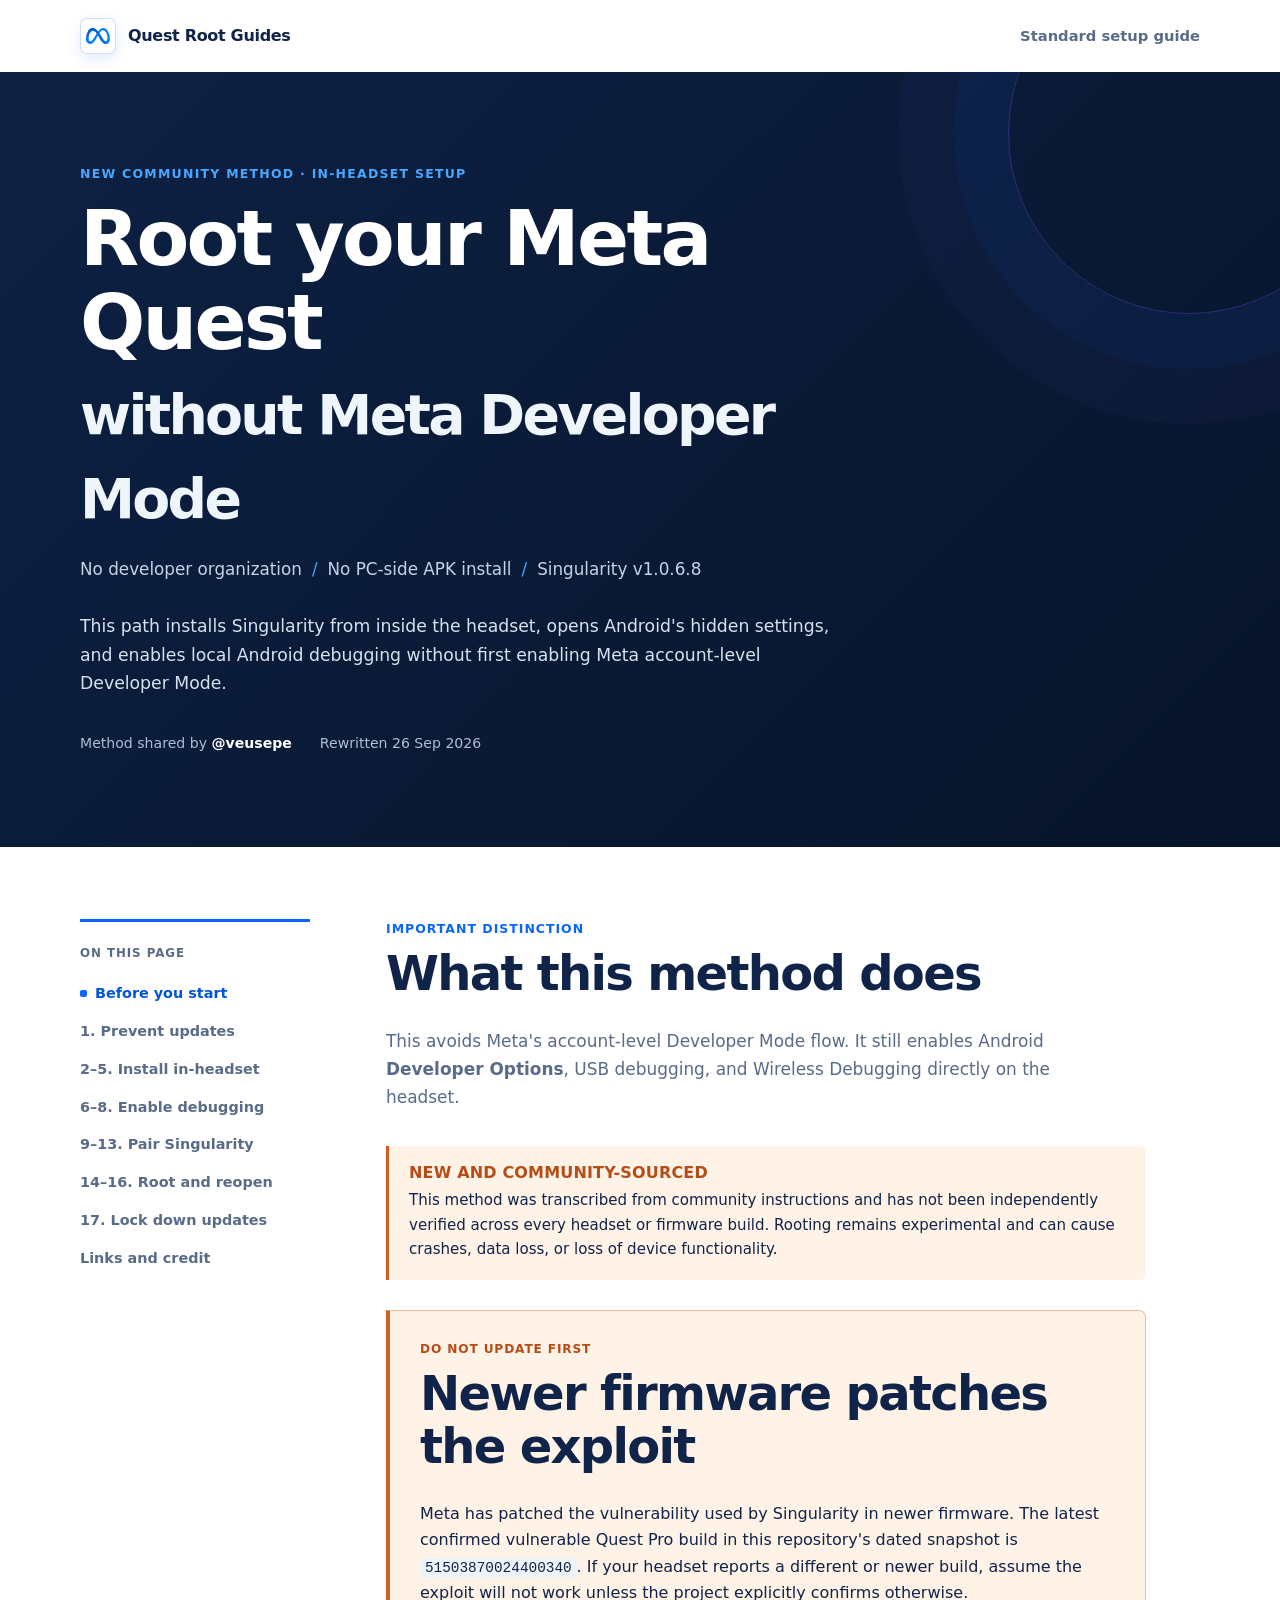
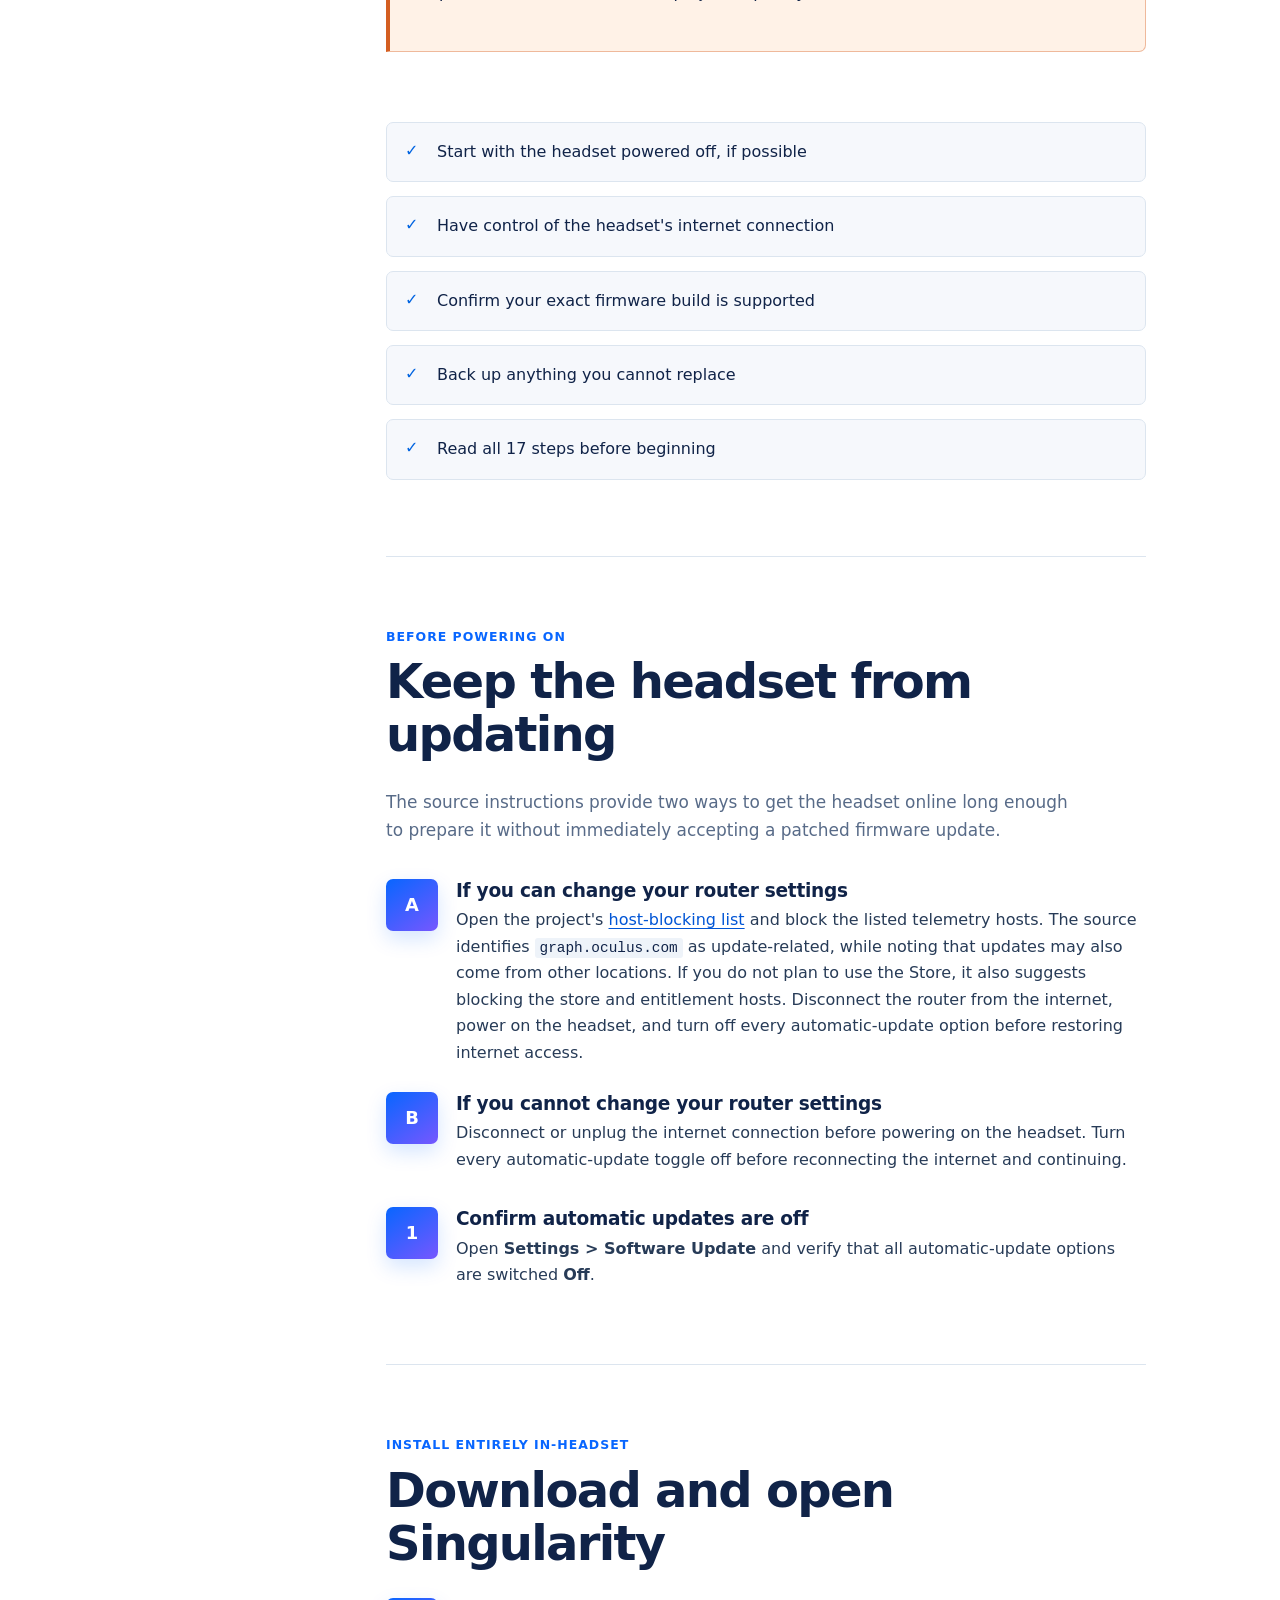
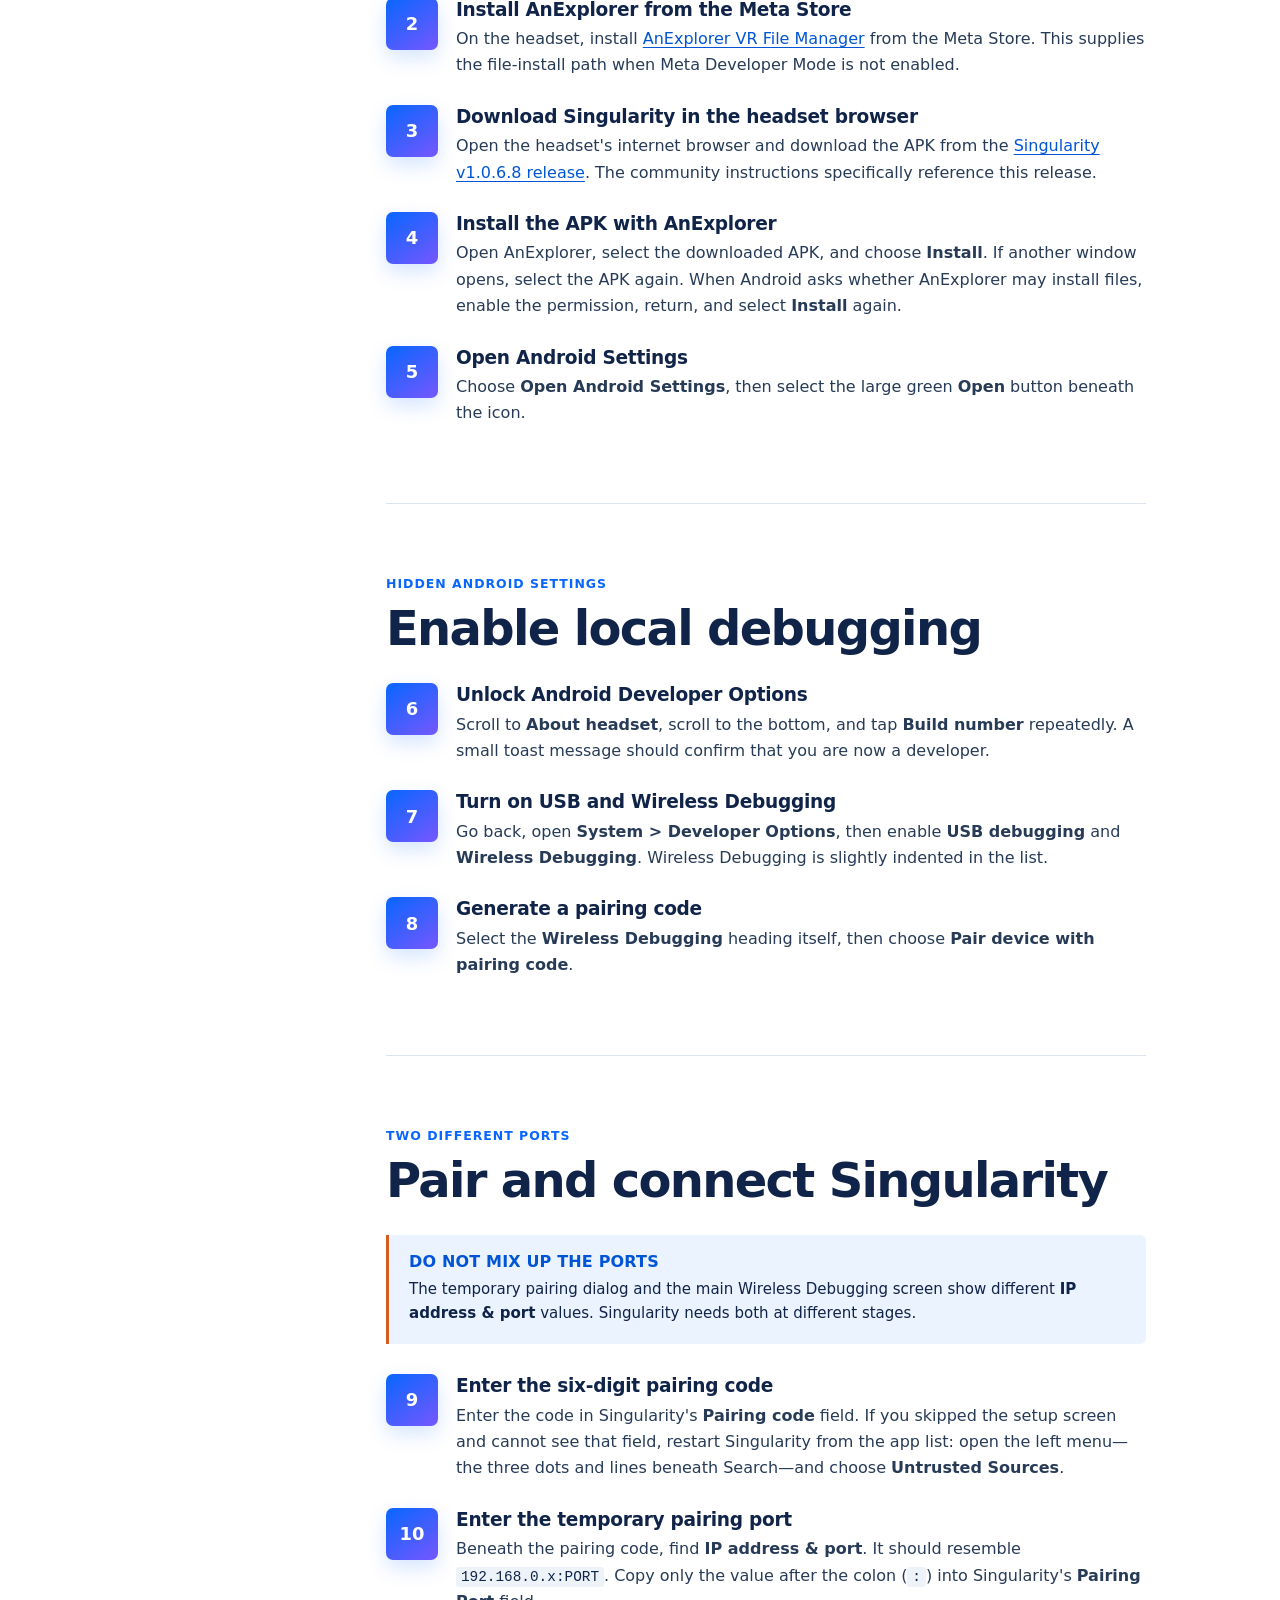
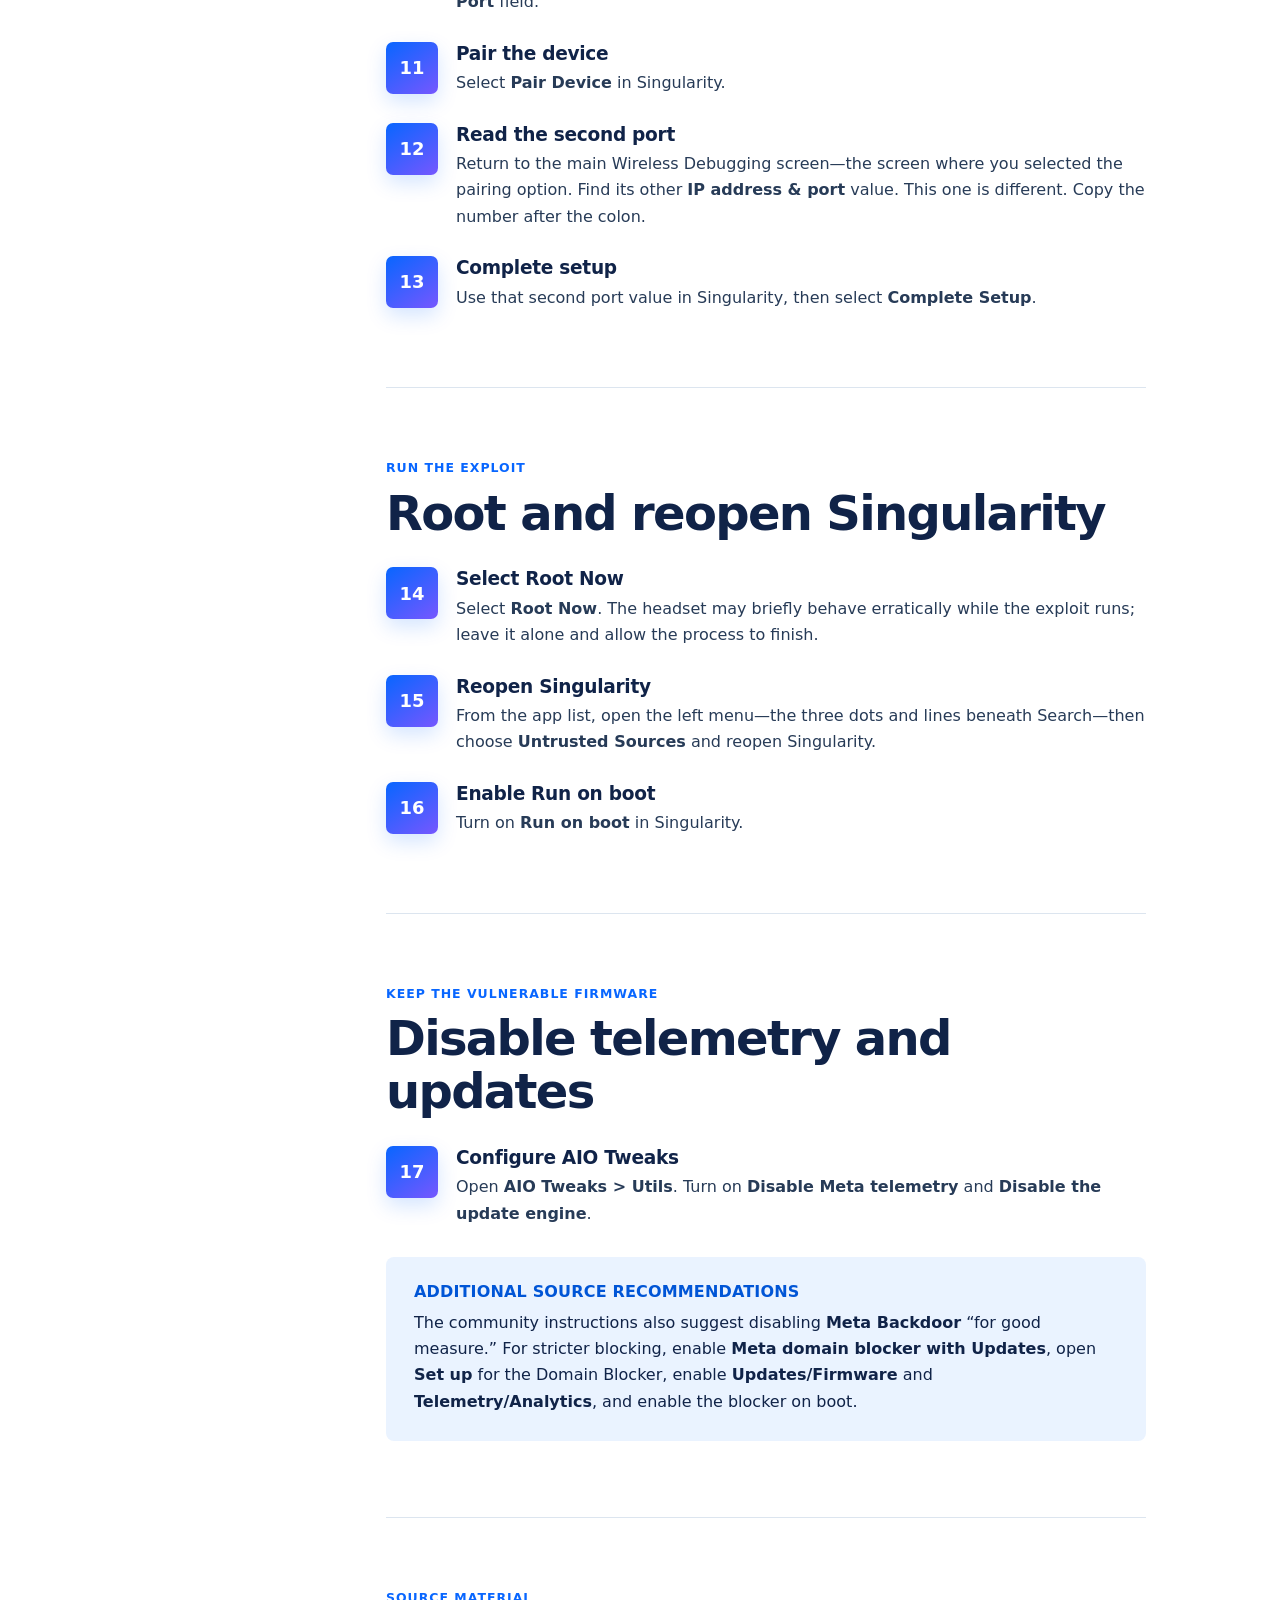
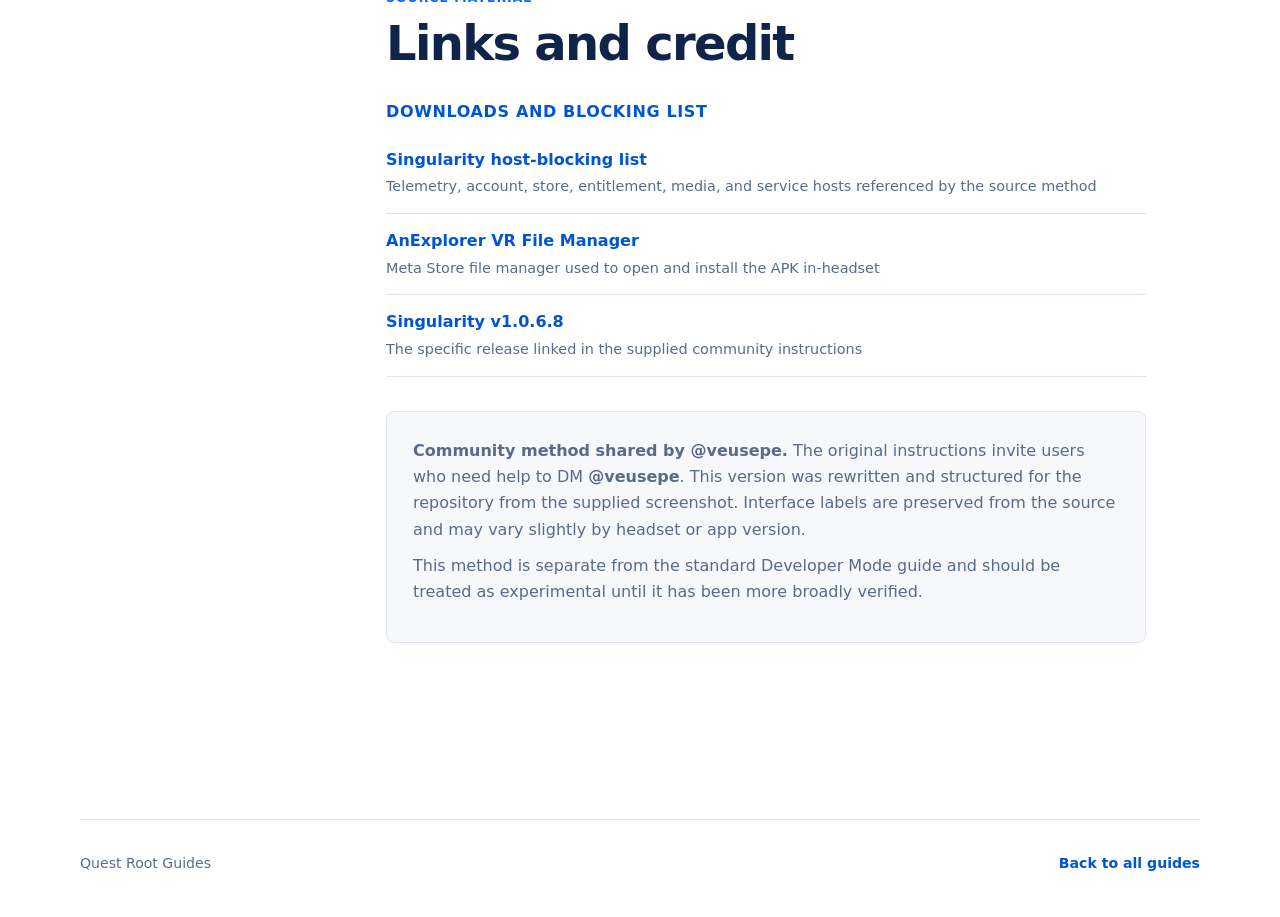
==== how-to-root-without-dev-mode/index.html @ e3d19225 "feat: add in-headset rooting guide" ====
<!doctype html>
<html lang="en">
<head>
  <meta charset="utf-8">
  <meta name="viewport" content="width=device-width, initial-scale=1">
  <meta name="description" content="A community-discovered, in-headset method for installing and setting up Singularity without enabling Meta account-level Developer Mode.">
  <meta name="theme-color" content="#112540">
  <title>Root Meta Quest Without Meta Developer Mode</title>
  <link rel="canonical" href="https://guides.mxr.lol/how-to-root-without-dev-mode/">
  <link rel="icon" type="image/svg+xml" href="../assets/meta-logo.svg">
  <link rel="stylesheet" href="../assets/styles.css?v=20260926">
</head>
<body class="guide-page">
  <div class="reading-progress" aria-hidden="true"><span></span></div>
  <a class="skip-link" href="#guide-content">Skip to guide</a>
  <header class="site-header">
    <a class="brand" href="../"><span class="brand-mark" aria-hidden="true"><img src="../assets/meta-logo.svg" alt=""></span><span>Quest Root Guides</span></a>
    <a class="header-link" href="../guides/root-guide/">Standard setup guide</a>
  </header>

  <main id="guide-content">
    <header class="guide-hero">
      <p class="eyebrow">New community method · In-headset setup</p>
      <h1>Root your Meta Quest<br><span>without Meta Developer Mode</span></h1>
      <p class="device-list">No developer organization <i>/</i> No PC-side APK install <i>/</i> Singularity v1.0.6.8</p>
      <p class="guide-intro">This path installs Singularity from inside the headset, opens Android's hidden settings, and enables local Android debugging without first enabling Meta account-level Developer Mode.</p>
      <div class="guide-meta"><span>Method shared by <strong>@veusepe</strong></span><span>Rewritten 26 Sep 2026</span></div>
    </header>

    <div class="guide-shell">
      <aside class="guide-nav" aria-label="Guide contents">
        <p class="nav-label">On this page</p>
        <nav>
          <a href="#before-you-start">Before you start</a>
          <a href="#prevent-updates">1. Prevent updates</a>
          <a href="#install-singularity">2–5. Install in-headset</a>
          <a href="#enable-debugging">6–8. Enable debugging</a>
          <a href="#pair-singularity">9–13. Pair Singularity</a>
          <a href="#root-and-finish">14–16. Root and reopen</a>
          <a href="#post-root">17. Lock down updates</a>
          <a href="#references">Links and credit</a>
        </nav>
      </aside>

      <article class="guide-article">
        <section id="before-you-start" class="guide-section">
          <p class="section-kicker">Important distinction</p>
          <h2>What this method does</h2>
          <p class="section-intro">This avoids Meta's account-level Developer Mode flow. It still enables Android <strong>Developer Options</strong>, USB debugging, and Wireless Debugging directly on the headset.</p>

          <aside class="callout caution compact-callout"><h3>New and community-sourced</h3><p>This method was transcribed from community instructions and has not been independently verified across every headset or firmware build. Rooting remains experimental and can cause crashes, data loss, or loss of device functionality.</p></aside>

          <aside class="firmware-notice" aria-labelledby="patched-firmware-title">
            <p class="firmware-notice-label">Do not update first</p>
            <h2 id="patched-firmware-title">Newer firmware patches the exploit</h2>
            <p>Meta has patched the vulnerability used by Singularity in newer firmware. The latest confirmed vulnerable Quest Pro build in this repository's dated snapshot is <code>51503870024400340</code>. If your headset reports a different or newer build, assume the exploit will not work unless the project explicitly confirms otherwise.</p>
          </aside>

          <ul class="check-list">
            <li>Start with the headset powered off, if possible</li>
            <li>Have control of the headset's internet connection</li>
            <li>Confirm your exact firmware build is supported</li>
            <li>Back up anything you cannot replace</li>
            <li>Read all 17 steps before beginning</li>
          </ul>
        </section>

        <section id="prevent-updates" class="guide-section">
          <p class="section-kicker">Before powering on</p>
          <h2>Keep the headset from updating</h2>
          <p class="section-intro">The source instructions provide two ways to get the headset online long enough to prepare it without immediately accepting a patched firmware update.</p>

          <div class="steps">
            <div class="step"><span class="step-number">A</span><div><h3>If you can change your router settings</h3><p>Open the project's <a href="https://github.com/Lumince/singularity/blob/main/hosts">host-blocking list</a> and block the listed telemetry hosts. The source identifies <code>graph.oculus.com</code> as update-related, while noting that updates may also come from other locations. If you do not plan to use the Store, it also suggests blocking the store and entitlement hosts. Disconnect the router from the internet, power on the headset, and turn off every automatic-update option before restoring internet access.</p></div></div>
            <div class="step"><span class="step-number">B</span><div><h3>If you cannot change your router settings</h3><p>Disconnect or unplug the internet connection before powering on the headset. Turn every automatic-update toggle off before reconnecting the internet and continuing.</p></div></div>
          </div>

          <div class="steps compact-top">
            <div class="step"><span class="step-number">1</span><div><h3>Confirm automatic updates are off</h3><p>Open <strong>Settings &gt; Software Update</strong> and verify that all automatic-update options are switched <strong>Off</strong>.</p></div></div>
          </div>
        </section>

        <section id="install-singularity" class="guide-section">
          <p class="section-kicker">Install entirely in-headset</p>
          <h2>Download and open Singularity</h2>

          <div class="steps">
            <div class="step"><span class="step-number">2</span><div><h3>Install AnExplorer from the Meta Store</h3><p>On the headset, install <a href="https://www.meta.com/experiences/anexplorer-vr-file-manager/6091443354290737/">AnExplorer VR File Manager</a> from the Meta Store. This supplies the file-install path when Meta Developer Mode is not enabled.</p></div></div>
            <div class="step"><span class="step-number">3</span><div><h3>Download Singularity in the headset browser</h3><p>Open the headset's internet browser and download the APK from the <a href="https://github.com/Lumince/singularity/releases/tag/v1.0.6.8">Singularity v1.0.6.8 release</a>. The community instructions specifically reference this release.</p></div></div>
            <div class="step"><span class="step-number">4</span><div><h3>Install the APK with AnExplorer</h3><p>Open AnExplorer, select the downloaded APK, and choose <strong>Install</strong>. If another window opens, select the APK again. When Android asks whether AnExplorer may install files, enable the permission, return, and select <strong>Install</strong> again.</p></div></div>
            <div class="step"><span class="step-number">5</span><div><h3>Open Android Settings</h3><p>Choose <strong>Open Android Settings</strong>, then select the large green <strong>Open</strong> button beneath the icon.</p></div></div>
          </div>
        </section>

        <section id="enable-debugging" class="guide-section">
          <p class="section-kicker">Hidden Android settings</p>
          <h2>Enable local debugging</h2>

          <div class="steps">
            <div class="step"><span class="step-number">6</span><div><h3>Unlock Android Developer Options</h3><p>Scroll to <strong>About headset</strong>, scroll to the bottom, and tap <strong>Build number</strong> repeatedly. A small toast message should confirm that you are now a developer.</p></div></div>
            <div class="step"><span class="step-number">7</span><div><h3>Turn on USB and Wireless Debugging</h3><p>Go back, open <strong>System &gt; Developer Options</strong>, then enable <strong>USB debugging</strong> and <strong>Wireless Debugging</strong>. Wireless Debugging is slightly indented in the list.</p></div></div>
            <div class="step"><span class="step-number">8</span><div><h3>Generate a pairing code</h3><p>Select the <strong>Wireless Debugging</strong> heading itself, then choose <strong>Pair device with pairing code</strong>.</p></div></div>
          </div>
        </section>

        <section id="pair-singularity" class="guide-section">
          <p class="section-kicker">Two different ports</p>
          <h2>Pair and connect Singularity</h2>
          <aside class="callout info compact-callout"><h3>Do not mix up the ports</h3><p>The temporary pairing dialog and the main Wireless Debugging screen show different <strong>IP address &amp; port</strong> values. Singularity needs both at different stages.</p></aside>

          <div class="steps">
            <div class="step"><span class="step-number">9</span><div><h3>Enter the six-digit pairing code</h3><p>Enter the code in Singularity's <strong>Pairing code</strong> field. If you skipped the setup screen and cannot see that field, restart Singularity from the app list: open the left menu—the three dots and lines beneath Search—and choose <strong>Untrusted Sources</strong>.</p></div></div>
            <div class="step"><span class="step-number">10</span><div><h3>Enter the temporary pairing port</h3><p>Beneath the pairing code, find <strong>IP address &amp; port</strong>. It should resemble <code>192.168.0.x:PORT</code>. Copy only the value after the colon (<code>:</code>) into Singularity's <strong>Pairing Port</strong> field.</p></div></div>
            <div class="step"><span class="step-number">11</span><div><h3>Pair the device</h3><p>Select <strong>Pair Device</strong> in Singularity.</p></div></div>
            <div class="step"><span class="step-number">12</span><div><h3>Read the second port</h3><p>Return to the main Wireless Debugging screen—the screen where you selected the pairing option. Find its other <strong>IP address &amp; port</strong> value. This one is different. Copy the number after the colon.</p></div></div>
            <div class="step"><span class="step-number">13</span><div><h3>Complete setup</h3><p>Use that second port value in Singularity, then select <strong>Complete Setup</strong>.</p></div></div>
          </div>
        </section>

        <section id="root-and-finish" class="guide-section">
          <p class="section-kicker">Run the exploit</p>
          <h2>Root and reopen Singularity</h2>

          <div class="steps">
            <div class="step"><span class="step-number">14</span><div><h3>Select Root Now</h3><p>Select <strong>Root Now</strong>. The headset may briefly behave erratically while the exploit runs; leave it alone and allow the process to finish.</p></div></div>
            <div class="step"><span class="step-number">15</span><div><h3>Reopen Singularity</h3><p>From the app list, open the left menu—the three dots and lines beneath Search—then choose <strong>Untrusted Sources</strong> and reopen Singularity.</p></div></div>
            <div class="step"><span class="step-number">16</span><div><h3>Enable Run on boot</h3><p>Turn on <strong>Run on boot</strong> in Singularity.</p></div></div>
          </div>
        </section>

        <section id="post-root" class="guide-section">
          <p class="section-kicker">Keep the vulnerable firmware</p>
          <h2>Disable telemetry and updates</h2>

          <div class="steps">
            <div class="step"><span class="step-number">17</span><div><h3>Configure AIO Tweaks</h3><p>Open <strong>AIO Tweaks &gt; Utils</strong>. Turn on <strong>Disable Meta telemetry</strong> and <strong>Disable the update engine</strong>.</p></div></div>
          </div>

          <aside class="callout info"><h3>Additional source recommendations</h3><p>The community instructions also suggest disabling <strong>Meta Backdoor</strong> “for good measure.” For stricter blocking, enable <strong>Meta domain blocker with Updates</strong>, open <strong>Set up</strong> for the Domain Blocker, enable <strong>Updates/Firmware</strong> and <strong>Telemetry/Analytics</strong>, and enable the blocker on boot.</p></aside>
        </section>

        <section id="references" class="guide-section">
          <p class="section-kicker">Source material</p>
          <h2>Links and credit</h2>
          <div class="reference-group">
            <h3>Downloads and blocking list</h3>
            <a href="https://github.com/Lumince/singularity/blob/main/hosts"><strong>Singularity host-blocking list</strong><span>Telemetry, account, store, entitlement, media, and service hosts referenced by the source method</span></a>
            <a href="https://www.meta.com/experiences/anexplorer-vr-file-manager/6091443354290737/"><strong>AnExplorer VR File Manager</strong><span>Meta Store file manager used to open and install the APK in-headset</span></a>
            <a href="https://github.com/Lumince/singularity/releases/tag/v1.0.6.8"><strong>Singularity v1.0.6.8</strong><span>The specific release linked in the supplied community instructions</span></a>
          </div>
          <div class="credits"><p><strong>Community method shared by @veusepe.</strong> The original instructions invite users who need help to DM <strong>@veusepe</strong>. This version was rewritten and structured for the repository from the supplied screenshot. Interface labels are preserved from the source and may vary slightly by headset or app version.</p><p>This method is separate from the standard Developer Mode guide and should be treated as experimental until it has been more broadly verified.</p></div>
        </section>
      </article>
    </div>
  </main>

  <footer class="site-footer"><span>Quest Root Guides</span><a href="../">Back to all guides</a></footer>
  <script src="../assets/site.js?v=20260926"></script>
</body>
</html>
---- assets/styles.css ----
:root {
  color-scheme: light dark;
  --navy-950: #07142a;
  --navy-900: #0d2144;
  --navy-800: #123261;
  --navy-700: #214a82;
  --ink: #102348;
  --muted: #586b88;
  --teal: #0082fb;
  --teal-dark: #0064e1;
  --blue: #0866ff;
  --blue-dark: #0055d6;
  --violet: #7657ff;
  --cyan: #00a8ff;
  --blue-soft: #eaf3ff;
  --warm: #fff2e7;
  --warm-ink: #b64d17;
  --paper: #ffffff;
  --canvas: #f3f7fb;
  --surface-soft: #f6f8fc;
  --surface-raised: #eef3f9;
  --code-head: #e5ecf5;
  --line: #dce5ef;
  --shadow: 0 22px 60px rgba(17, 37, 64, 0.12);
  --radius-lg: 12px;
  --radius-md: 8px;
  --content: 1120px;
}

* { box-sizing: border-box; }

html { scroll-behavior: smooth; }

body {
  margin: 0;
  overflow-x: clip;
  color: var(--ink);
  background: var(--canvas);
  font-family: Inter, ui-sans-serif, system-ui, -apple-system, BlinkMacSystemFont, "Segoe UI", sans-serif;
  font-size: 1rem;
  line-height: 1.65;
  -webkit-font-smoothing: antialiased;
}

::selection { color: var(--navy-950); background: rgba(29,181,181,.32); }

a { color: var(--blue-dark); text-decoration-thickness: 1px; text-underline-offset: 3px; }
a:hover { color: var(--teal-dark); }

.skip-link {
  position: fixed;
  z-index: 100;
  top: 12px;
  left: 12px;
  transform: translateY(-160%);
  padding: 10px 14px;
  border-radius: 4px;
  color: white;
  background: var(--blue);
}
.skip-link:focus { transform: translateY(0); }

.site-header {
  min-height: 72px;
  display: flex;
  align-items: center;
  justify-content: space-between;
  gap: 24px;
  width: min(calc(100% - 40px), var(--content));
  margin: 0 auto;
}

.brand {
  display: inline-flex;
  align-items: center;
  gap: 12px;
  color: var(--ink);
  font-weight: 800;
  text-decoration: none;
  letter-spacing: -0.02em;
}

.brand-mark {
  display: grid;
  place-items: center;
  width: 36px;
  height: 36px;
  border: 1px solid rgba(0, 100, 225, .2);
  border-radius: 7px;
  background: var(--paper);
  box-shadow: 0 5px 15px rgba(0, 100, 225, .12);
}
.brand-mark img { display: block; width: 24px; height: 18px; }

.header-link { color: var(--muted); font-size: .92rem; font-weight: 700; text-decoration: none; }

.hero {
  position: relative;
  overflow: hidden;
  display: grid;
  grid-template-columns: minmax(0, 1fr) 280px;
  align-items: center;
  gap: 42px;
  width: min(calc(100% - 40px), var(--content));
  min-height: 430px;
  margin: 18px auto 0;
  padding: clamp(42px, 7vw, 78px);
  border-radius: 16px;
  color: white;
  background:
    radial-gradient(circle at 88% 8%, rgba(118,87,255,.32), transparent 31%),
    radial-gradient(circle at 65% 115%, rgba(0,168,255,.2), transparent 38%),
    linear-gradient(135deg, var(--navy-900), var(--navy-950));
  box-shadow: var(--shadow);
}

.hero-copy { position: relative; z-index: 1; max-width: 720px; }
.eyebrow { margin: 0 0 12px; color: #48a7ff; font-size: .78rem; font-weight: 850; letter-spacing: .1em; text-transform: uppercase; }
h1, h2, h3 { margin-top: 0; letter-spacing: -.035em; line-height: 1.1; }
h1 { max-width: 720px; margin-bottom: 22px; font-size: clamp(2.6rem, 6.8vw, 5rem); }
.hero-lede { max-width: 680px; margin: 0; color: #d7e2ee; font-size: clamp(1.05rem, 2vw, 1.28rem); line-height: 1.65; }

.hero-orbit { position: relative; width: 240px; aspect-ratio: 1; justify-self: end; }
.orbit-ring { position: absolute; inset: 10px; border: 1px solid rgba(255,255,255,.22); border-radius: 50%; }
.orbit-ring::before, .orbit-ring::after { content: ""; position: absolute; border-radius: 50%; border: 1px solid rgba(61,145,255,.5); }
.orbit-ring::before { inset: 34px -14px; transform: rotate(55deg); }
.orbit-ring::after { inset: 34px -14px; transform: rotate(-55deg); }
.orbit-core { position: absolute; inset: 50%; display: grid; place-items: center; width: 76px; height: 76px; transform: translate(-50%, -50%); border: 1px solid rgba(255,255,255,.16); border-radius: 12px; background: rgba(255,255,255,.96); box-shadow: 0 0 60px rgba(8,102,255,.4); }
.orbit-core img { display: block; width: 46px; height: auto; }

.library { width: min(calc(100% - 40px), 900px); margin: 84px auto; }
.section-heading { display: flex; align-items: end; justify-content: space-between; gap: 24px; margin-bottom: 24px; }
.section-heading h2 { margin: 0; font-size: clamp(2rem, 4vw, 3rem); }
.guide-count { padding: 8px 13px; border: 1px solid var(--line); border-radius: 6px; color: var(--muted); background: var(--paper); font-size: .84rem; font-weight: 750; }

.guide-card { padding: clamp(28px, 5vw, 48px); border: 1px solid var(--line); border-radius: var(--radius-lg); background: var(--paper); box-shadow: 0 16px 45px rgba(17,37,64,.07); }
.guide-card + .guide-card { margin-top: 22px; }
.guide-card-topline, .card-footer { display: flex; align-items: center; justify-content: space-between; gap: 20px; }
.tag { display: inline-flex; padding: 7px 12px; border-radius: 5px; color: white; background: linear-gradient(110deg, var(--blue-dark), var(--blue), var(--violet)); font-size: .74rem; font-weight: 850; letter-spacing: .055em; text-transform: uppercase; }
.reading-time { color: var(--muted); font-size: .86rem; font-weight: 700; }
.guide-card h3 { max-width: 690px; margin: 26px 0 14px; font-size: clamp(1.7rem, 4vw, 2.55rem); }
.guide-card p { max-width: 720px; margin: 0 0 30px; color: var(--muted); font-size: 1.04rem; }
.card-footer { padding-top: 24px; border-top: 1px solid var(--line); color: var(--muted); font-size: .92rem; }
.button { display: inline-flex; align-items: center; gap: 9px; padding: 11px 17px; border-radius: 6px; color: white; background: linear-gradient(110deg, var(--blue-dark), var(--blue)); font-weight: 800; text-decoration: none; box-shadow: 0 7px 18px rgba(8,102,255,.22); }
.button:hover { color: white; background: var(--blue-dark); transform: translateY(-1px); }

.warning-strip { display: grid; grid-template-columns: 180px 1fr; gap: 28px; width: min(calc(100% - 40px), 900px); margin: 0 auto 84px; padding: 28px 32px; border-left: 4px solid #d45e21; border-radius: 0 var(--radius-md) var(--radius-md) 0; color: var(--ink); background: var(--warm); }
.warning-strip strong { color: var(--warm-ink); text-transform: uppercase; letter-spacing: .04em; }

.site-footer { display: flex; align-items: center; justify-content: space-between; gap: 24px; width: min(calc(100% - 40px), var(--content)); margin: 0 auto; padding: 32px 0 42px; border-top: 1px solid var(--line); color: var(--muted); font-size: .88rem; }
.site-footer a { font-weight: 750; text-decoration: none; }

/* Guide reader */
.guide-page { background: var(--paper); }
.reading-progress { position: fixed; z-index: 90; inset: 0 0 auto; height: 3px; background: transparent; }
.reading-progress span { display: block; width: 0; height: 100%; background: linear-gradient(90deg, var(--blue), var(--cyan), var(--violet)); box-shadow: 0 0 12px rgba(8,102,255,.45); }
.guide-page .site-header { background: var(--paper); }
.guide-hero {
  position: relative;
  overflow: hidden;
  padding: clamp(48px, 8vw, 92px) max(24px, calc((100vw - var(--content)) / 2));
  color: white;
  background: linear-gradient(135deg, var(--navy-900), var(--navy-950));
}
.guide-hero::after { content: ""; position: absolute; width: 360px; height: 360px; right: max(-160px, calc((100vw - var(--content)) / 2 - 170px)); top: -120px; border: 1px solid rgba(118,87,255,.32); border-radius: 50%; box-shadow: 0 0 0 55px rgba(8,102,255,.05), 0 0 0 110px rgba(118,87,255,.035); }
.guide-hero > * { position: relative; z-index: 1; }
.guide-hero h1 { margin-bottom: 22px; font-size: clamp(2.7rem, 6vw, 5rem); }
.guide-hero h1 span { color: #eef5fb; font-size: .72em; }
.device-list { display: flex; flex-wrap: wrap; gap: 10px; color: #c5d4e4; font-size: 1.05rem; }
.device-list i { color: #49a6ff; font-style: normal; }
.guide-intro { max-width: 760px; margin: 28px 0 34px; color: #d7e2ee; font-size: 1.08rem; }
.guide-meta { display: flex; flex-wrap: wrap; gap: 12px 28px; color: #aac0d5; font-size: .88rem; }
.guide-meta strong { color: white; }
.guide-shell { display: grid; grid-template-columns: 230px minmax(0, 760px); gap: clamp(36px, 6vw, 76px); width: min(calc(100% - 40px), var(--content)); margin: 0 auto; padding: 72px 0 100px; }
.guide-nav { align-self: start; position: sticky; top: 24px; padding: 22px 0; border-top: 3px solid var(--blue); }
.nav-label { margin: 0 0 12px; color: var(--muted); font-size: .74rem; font-weight: 850; letter-spacing: .08em; text-transform: uppercase; }
.guide-nav nav { display: grid; }
.guide-nav a { padding: 7px 0; color: var(--muted); font-size: .9rem; font-weight: 680; text-decoration: none; }
.guide-nav a:hover { color: var(--blue); }
.guide-article { min-width: 0; }
.guide-article p, .guide-article dd, .guide-article li { overflow-wrap: anywhere; }
.firmware-notice { scroll-margin-top: 24px; margin: 0 0 70px; padding: 28px 30px; border: 1px solid rgba(212,94,33,.38); border-left: 4px solid #d45e21; border-radius: 0 7px 7px 0; background: var(--warm); }
.firmware-notice-label { margin: 0 0 8px !important; color: var(--warm-ink); font-size: .76rem; font-weight: 850; letter-spacing: .07em; text-transform: uppercase; }
.firmware-notice h2 { margin: 0 0 14px; color: var(--ink); font-size: clamp(1.45rem, 3vw, 2rem); }
.firmware-notice ul { display: grid; gap: 8px; margin: 18px 0; padding-left: 22px; }
.firmware-notice li::marker { color: #d45e21; }
.firmware-notice-foot { margin: 0 !important; padding-top: 16px; border-top: 1px solid rgba(212,94,33,.28); }
.guide-section { scroll-margin-top: 24px; padding: 0 0 76px; }
.guide-section + .guide-section { padding-top: 70px; border-top: 1px solid var(--line); }
.section-kicker { margin: 0 0 8px; color: var(--blue); font-size: .78rem; font-weight: 850; letter-spacing: .08em; text-transform: uppercase; }
.guide-section h2 { margin-bottom: 28px; font-size: clamp(2rem, 4vw, 3rem); }
.section-intro { max-width: 700px; margin: -10px 0 34px; color: var(--muted); font-size: 1.06rem; }
.subsection-title { margin: 40px 0 20px; color: var(--blue); font-size: 1.04rem; letter-spacing: .03em; text-transform: uppercase; }
.guide-article p { margin-top: 0; }
.guide-article code { padding: .13em .34em; border-radius: 3px; color: var(--ink); background: var(--surface-raised); font-family: "SFMono-Regular", Consolas, "Liberation Mono", monospace; font-size: .9em; }
.check-list { display: grid; gap: 14px; margin: 0; padding: 0; list-style: none; }
.check-list li { position: relative; padding: 16px 18px 16px 50px; border: 1px solid var(--line); border-radius: 7px; background: var(--surface-soft); }
.check-list li::before { content: "✓"; position: absolute; left: 18px; top: 15px; color: var(--teal-dark); font-weight: 900; }
.callout { margin-top: 30px; padding: 26px 28px; border-radius: var(--radius-md); }
.callout h3 { margin-bottom: 9px; font-size: 1rem; letter-spacing: .01em; text-transform: uppercase; }
.callout p:last-child { margin-bottom: 0; }
.callout.caution { color: var(--ink); background: var(--warm); }
.callout.caution h3 { color: var(--warm-ink); }
.callout.info { color: var(--ink); background: var(--blue-soft); }
.callout.info h3 { color: var(--blue-dark); }
.compact-callout { margin: 0 0 30px; padding: 18px 20px; border-left: 3px solid #d45e21; border-radius: 0 6px 6px 0; }
.compact-callout h3 { margin-bottom: 6px; }
.compact-callout p { font-size: .94rem; }
.steps { display: grid; gap: 26px; }
.steps.compact-top { margin-top: 34px; }
.step { display: grid; grid-template-columns: 52px minmax(0, 1fr); gap: 18px; align-items: start; }
.step-number { display: grid; place-items: center; width: 52px; height: 52px; border-radius: 7px; color: white; background: linear-gradient(145deg, var(--blue), var(--violet)); font-size: 1.12rem; font-weight: 850; box-shadow: 0 8px 20px rgba(8,102,255,.17); }
.step h3 { margin: 2px 0 6px; font-size: 1.16rem; letter-spacing: -.015em; }
.step p { margin: 0; color: #273b57; }
.footnote { margin-top: 26px !important; color: var(--muted); font-size: .9rem; }
.code-block { overflow: hidden; margin: 30px 0; border: 1px solid var(--line); border-radius: 7px; background: var(--surface-soft); }
.code-head { display: flex; align-items: center; justify-content: space-between; gap: 20px; padding: 9px 12px 9px 18px; border-bottom: 1px solid var(--line); color: var(--muted); background: var(--code-head); font-size: .74rem; font-weight: 800; letter-spacing: .05em; text-transform: uppercase; }
.code-head button { padding: 6px 10px; border: 1px solid var(--line); border-radius: 4px; color: var(--ink); background: var(--paper); font: inherit; cursor: pointer; }
.code-head button:hover { border-color: var(--teal); }
.code-block pre { overflow-x: auto; margin: 0; padding: 22px 26px 10px; }
.code-block pre code { padding: 0; color: var(--ink); background: transparent; font-size: .98rem; font-weight: 700; }
.code-block > p { margin: 0; padding: 0 26px 18px; color: var(--muted); font-size: .87rem; }
.command-options { display: grid; gap: 8px; margin: 22px 0 28px; }
.command-option { display: grid; grid-template-columns: 150px minmax(0, 1fr); gap: 12px; align-items: center; padding: 9px 11px; border: 1px solid var(--line); border-radius: 5px; background: var(--surface-soft); }
.command-option > strong { color: var(--blue-dark); font-size: .9rem; }
.command-field { display: flex; min-width: 0; overflow: hidden; border: 1px solid var(--line); border-radius: 4px; background: var(--paper); }
.command-field code { flex: 1; overflow-x: auto; min-width: 0; padding: .52rem .72rem; color: var(--ink); background: transparent; white-space: nowrap; }
.command-field button { flex: none; min-width: 48px; padding: 0 8px; border: 0; border-left: 1px solid var(--line); color: var(--ink); background: var(--code-head); font: inherit; font-size: .64rem; font-weight: 800; letter-spacing: .04em; text-transform: uppercase; cursor: pointer; }
.command-field button:hover { color: var(--blue-dark); background: var(--paper); }
.command-note span { color: var(--muted); font-size: .92rem; }
.table-wrap { overflow-x: auto; margin: 22px 0 30px; border: 1px solid var(--line); border-radius: 7px; }
table { width: 100%; border-collapse: collapse; font-size: .92rem; }
th, td { padding: 14px 16px; text-align: left; white-space: nowrap; }
th { color: white; background: var(--navy-900); font-size: .8rem; letter-spacing: .02em; }
tbody tr:nth-child(odd) { background: var(--surface-soft); }
tbody tr + tr { border-top: 1px solid var(--line); }
td code { white-space: nowrap; }
.quick-fixes { display: grid; margin: 0; }
.quick-fixes div { display: grid; grid-template-columns: 190px minmax(0, 1fr); gap: 22px; padding: 18px 0; border-bottom: 1px solid var(--line); }
.quick-fixes dt { color: var(--blue-dark); font-weight: 800; }
.quick-fixes dd { margin: 0; color: var(--muted); }
.reference-group { margin-top: 34px; }
.reference-group h3 { margin-bottom: 12px; color: var(--blue-dark); font-size: 1rem; letter-spacing: .04em; text-transform: uppercase; }
.reference-group a { display: grid; gap: 2px; padding: 14px 0; border-bottom: 1px solid var(--line); text-decoration: none; }
.reference-group a strong { color: var(--blue-dark); }
.reference-group a span { color: var(--muted); font-size: .9rem; }
.reference-group a:hover strong { color: var(--teal-dark); }
.credits { margin-top: 34px; padding: 26px; border: 1px solid var(--line); border-radius: var(--radius-md); background: var(--surface-soft); }
.credits p { margin-bottom: 10px; color: var(--muted); }
.credits a { font-weight: 800; }
.guide-nav a[aria-current] { color: var(--blue-dark); }
.guide-nav a[aria-current]::before { content: ""; display: inline-block; width: 7px; height: 7px; margin: 0 8px 1px 0; border-radius: 2px; background: var(--blue); }

@media (max-width: 760px) {
  .site-header { min-height: 64px; }
  .header-link { display: none; }
  .hero { grid-template-columns: 1fr; min-height: 0; padding: 42px 28px 48px; border-radius: 12px; }
  .hero-orbit { position: absolute; right: -68px; bottom: -72px; width: 210px; opacity: .6; }
  .hero-copy { padding-right: 8px; }
  .library { margin: 64px auto; }
  .guide-card-topline, .card-footer, .section-heading, .site-footer { align-items: flex-start; flex-direction: column; }
  .card-footer { gap: 18px; }
  .button { width: 100%; justify-content: center; }
  .warning-strip { grid-template-columns: 1fr; gap: 8px; margin-bottom: 64px; }
  .guide-shell { grid-template-columns: 1fr; padding-top: 44px; }
  .guide-nav { position: static; padding: 18px; border: 1px solid var(--line); border-top: 3px solid var(--blue); border-radius: 7px; background: var(--surface-soft); }
  .guide-nav nav { grid-template-columns: 1fr 1fr; gap: 2px 18px; }
  .quick-fixes div { grid-template-columns: 1fr; gap: 4px; }
  .command-option { grid-template-columns: 1fr; gap: 8px; }
}

@media (max-width: 470px) {
  .guide-nav nav { grid-template-columns: 1fr; }
  .step { grid-template-columns: 42px minmax(0, 1fr); gap: 13px; }
  .step-number { width: 42px; height: 42px; border-radius: 6px; }
  .callout { padding: 22px; }
  .firmware-notice { padding: 22px; }
}

@media (prefers-color-scheme: dark) {
  :root {
    --navy-950: #040811;
    --navy-900: #09152b;
    --navy-800: #0e2346;
    --navy-700: #173d72;
    --ink: #edf3ff;
    --muted: #a8b6ce;
    --teal: #28a0ff;
    --teal-dark: #64baff;
    --blue: #3f86ff;
    --blue-dark: #62a1ff;
    --violet: #9b83ff;
    --cyan: #32c6ff;
    --blue-soft: #101f39;
    --warm: #2d1c18;
    --warm-ink: #ff9c69;
    --paper: #0b1220;
    --canvas: #070c15;
    --surface-soft: #101a2a;
    --surface-raised: #17243a;
    --code-head: #131f32;
    --line: #26354d;
    --shadow: 0 22px 60px rgba(0, 0, 0, .34);
  }

  .brand-mark { border-color: rgba(63,134,255,.34); background: #f6f9ff; box-shadow: 0 5px 18px rgba(8,102,255,.2); }
  .hero { background: radial-gradient(circle at 88% 8%, rgba(118,87,255,.4), transparent 31%), radial-gradient(circle at 65% 115%, rgba(0,168,255,.24), transparent 38%), linear-gradient(135deg, #0c2144, #050b17); }
  .guide-card { box-shadow: 0 18px 50px rgba(0,0,0,.24); }
  .guide-hero { background: radial-gradient(circle at 90% 0, rgba(118,87,255,.26), transparent 30%), linear-gradient(135deg, #0b2042, #050a14); }
  .step p { color: #cfdaeb; }
  .callout.caution { color: var(--ink); }
  .code-head button { border-color: #33435c; }
  th { background: #10284f; }
  .tag { color: white; }
}

@media print {
  .site-header, .guide-nav, .reading-progress, .code-head button, .site-footer { display: none !important; }
  .guide-hero { padding: 38px 0; background: white; color: var(--ink); }
  .guide-hero h1 span, .guide-intro, .device-list, .guide-meta { color: var(--ink); }
  .guide-shell { display: block; width: 100%; padding: 38px 0; }
  .guide-section { break-inside: auto; }
  .step, .callout, .code-block, table { break-inside: avoid; }
  body { background: white; }
}

@media (prefers-reduced-motion: reduce) {
  html { scroll-behavior: auto; }
  *, *::before, *::after { transition: none !important; animation: none !important; }
}
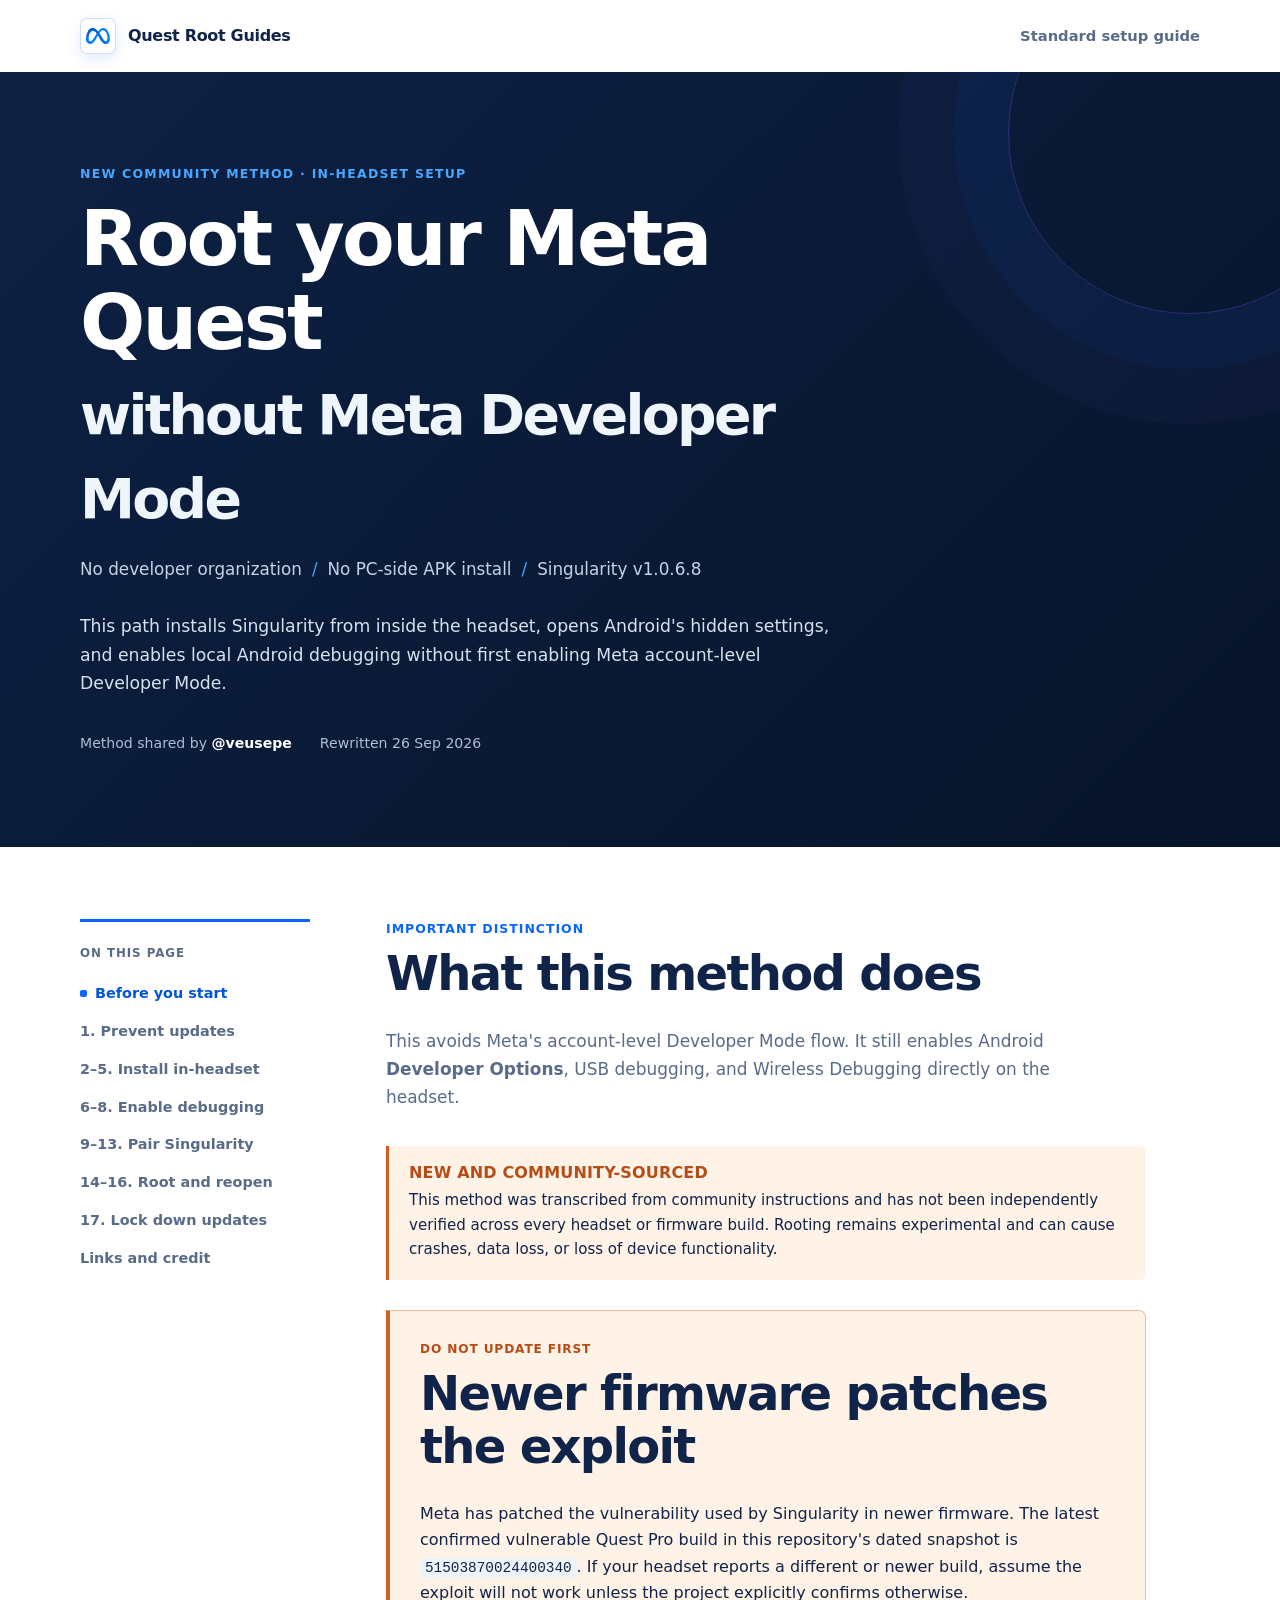
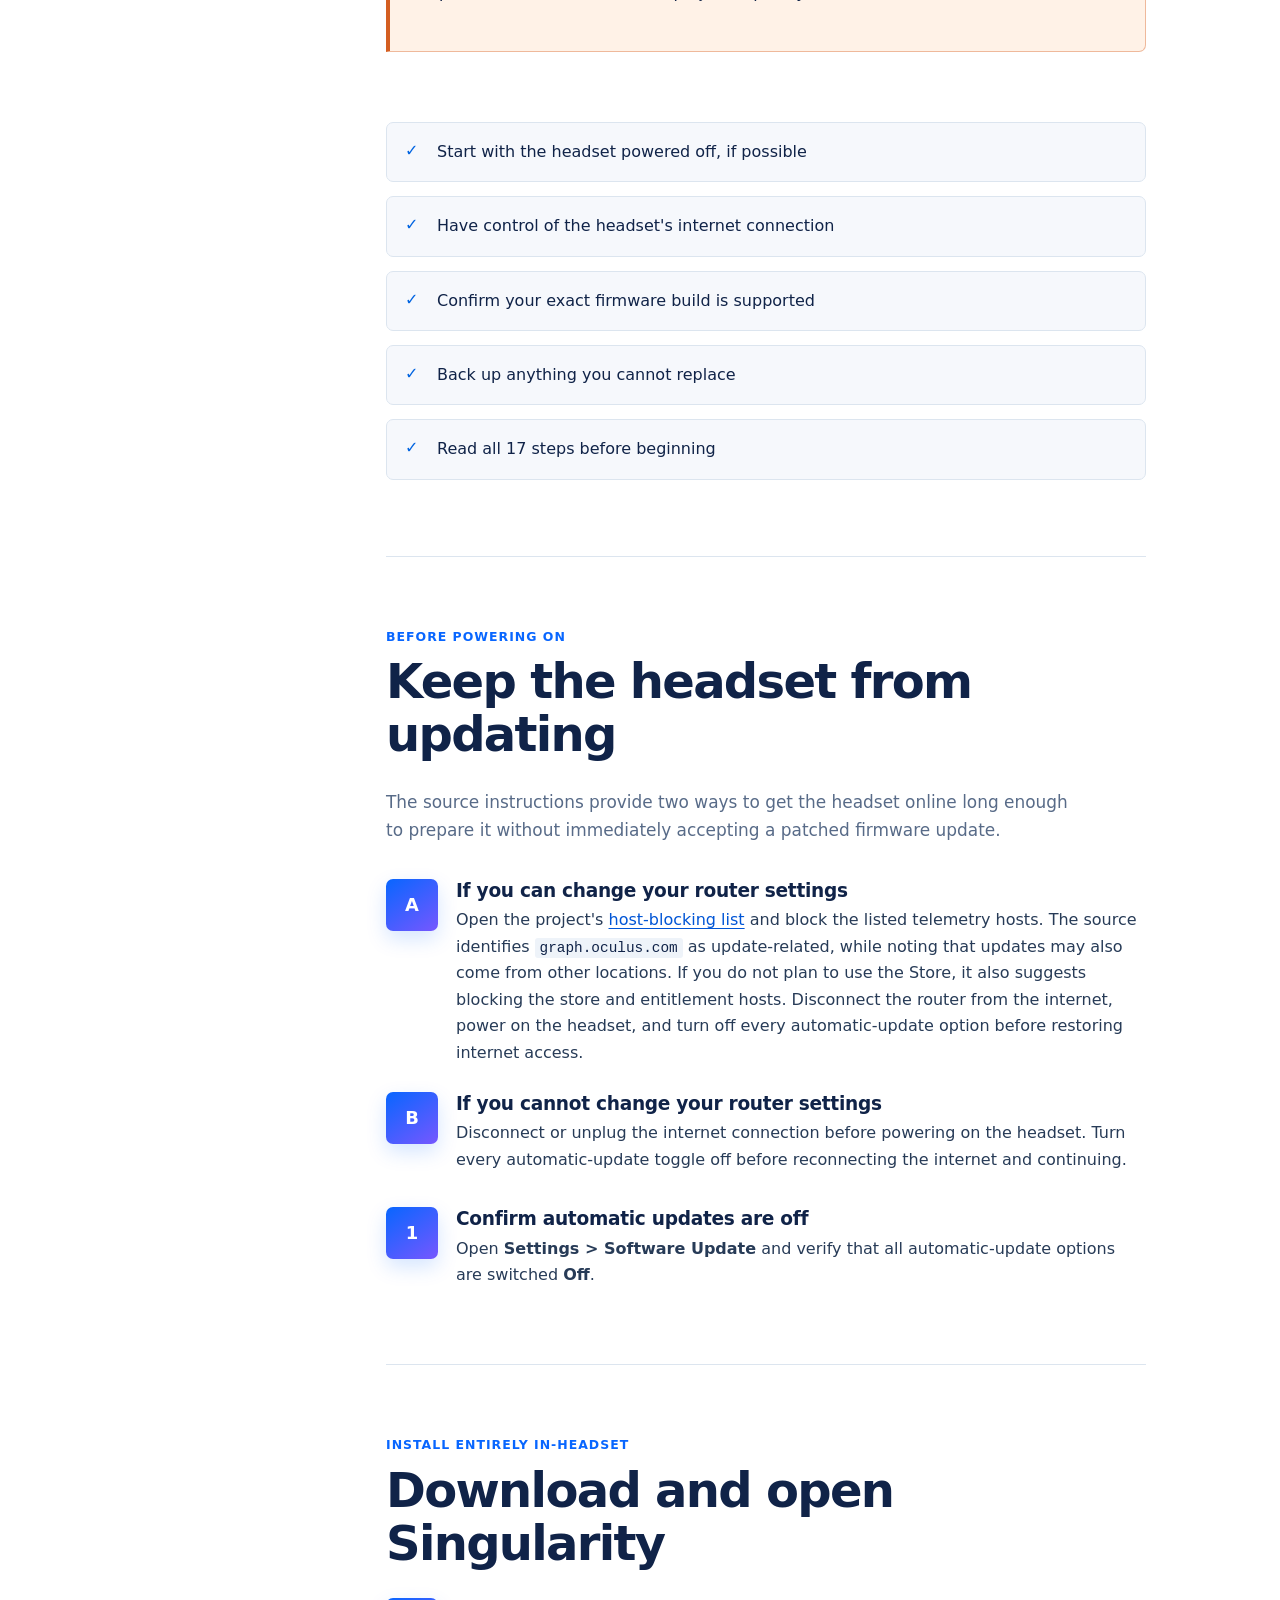
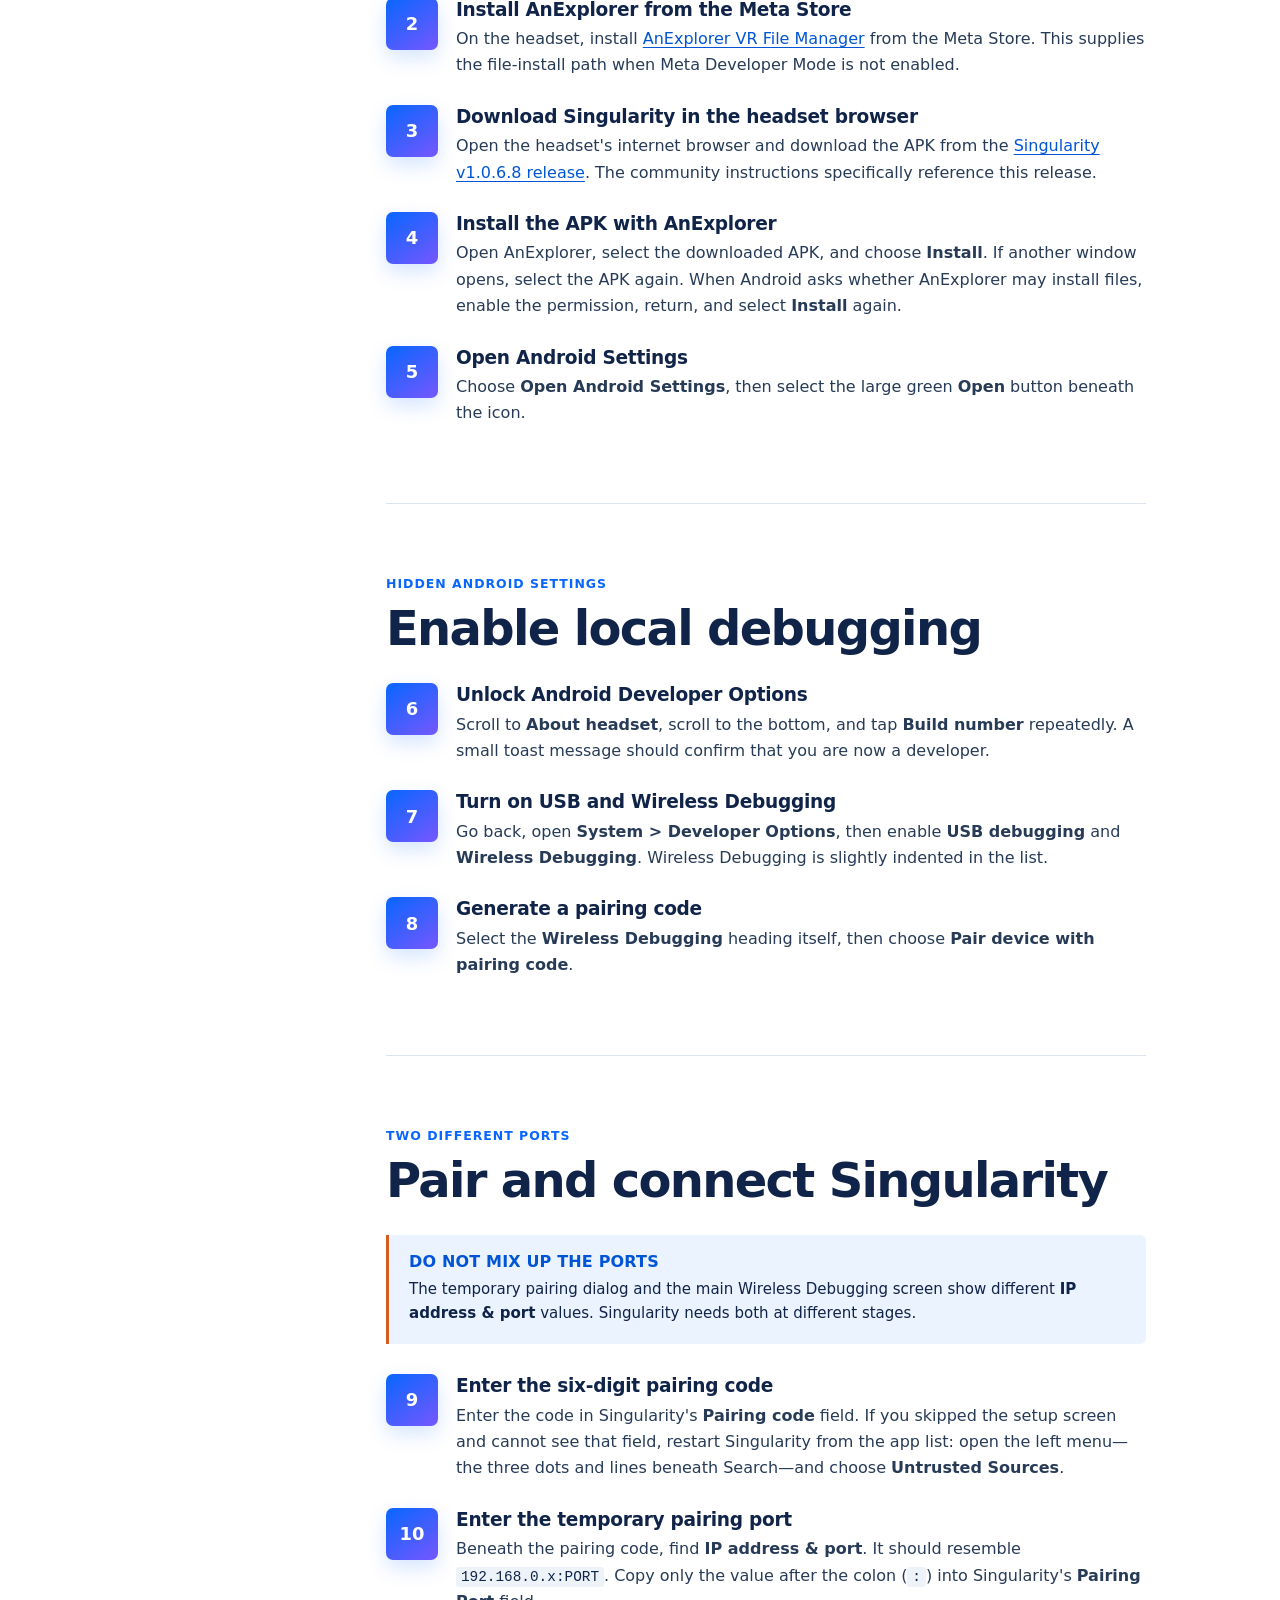
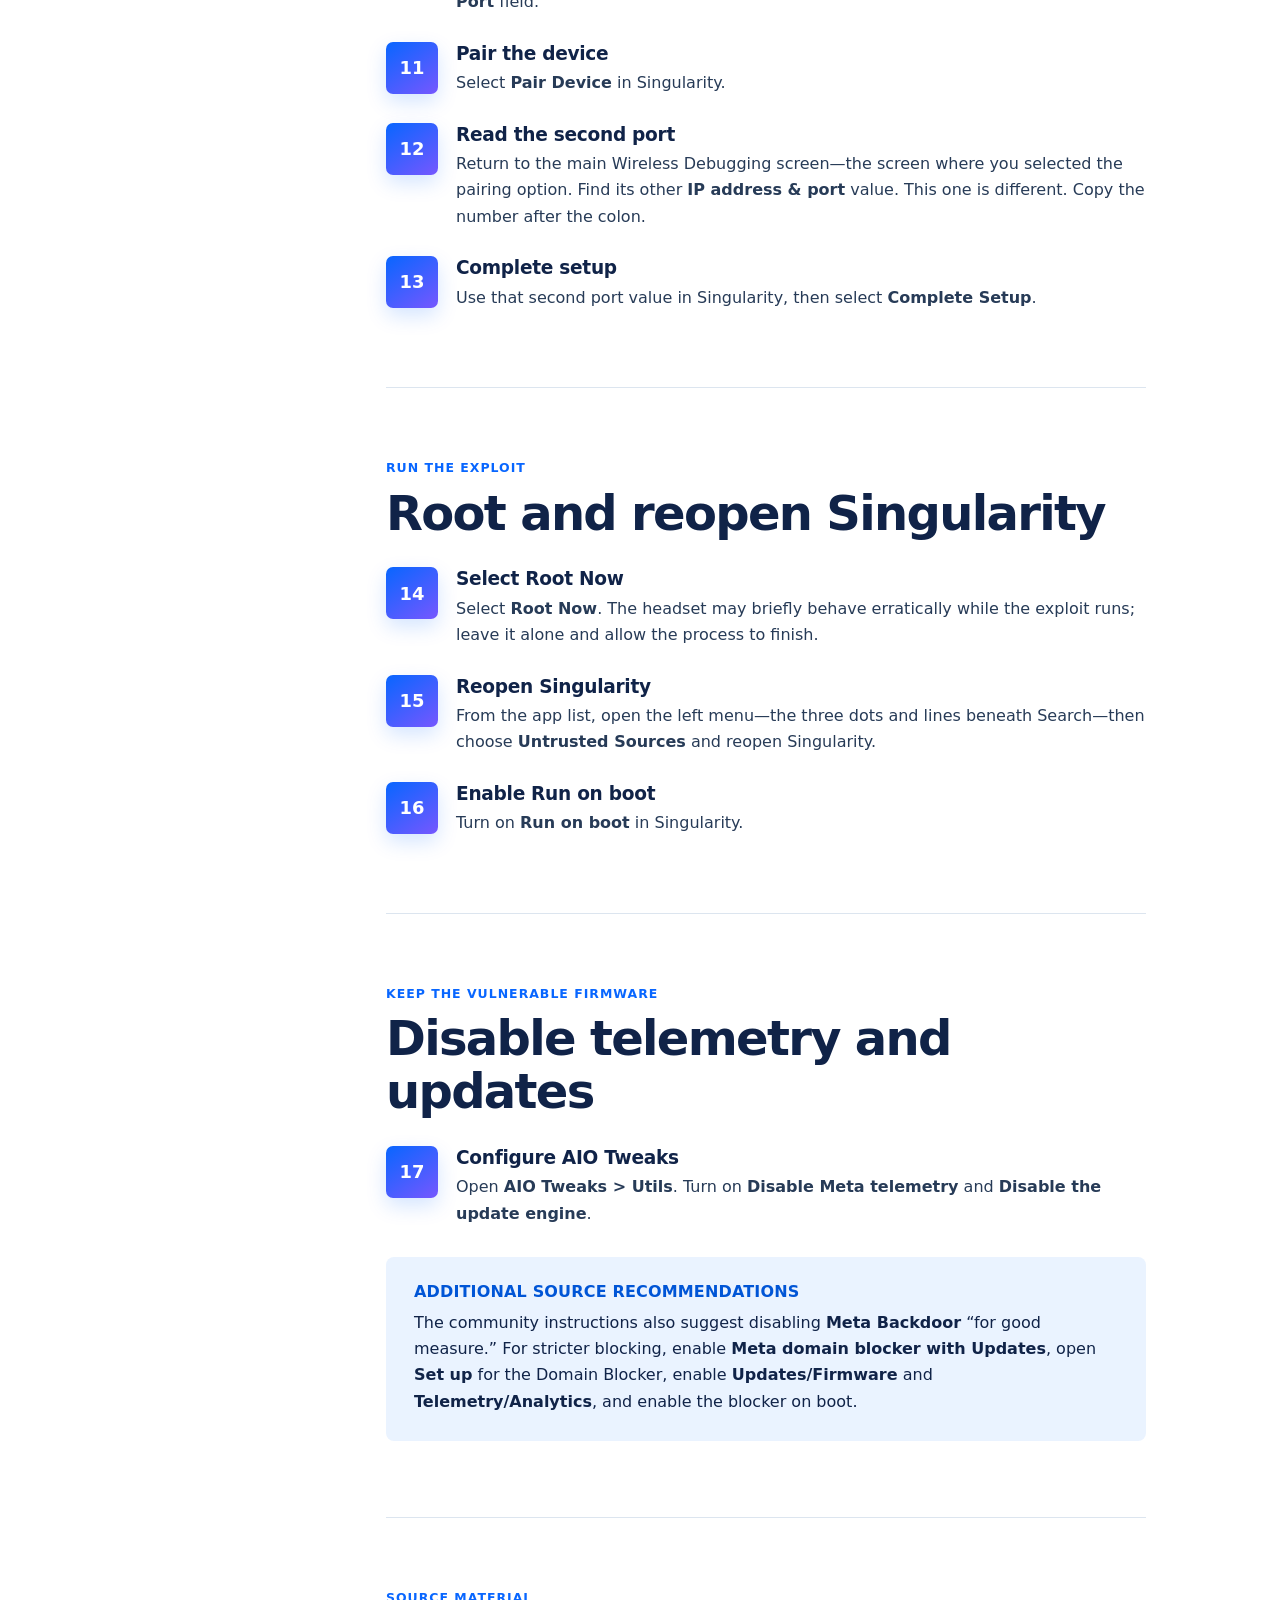
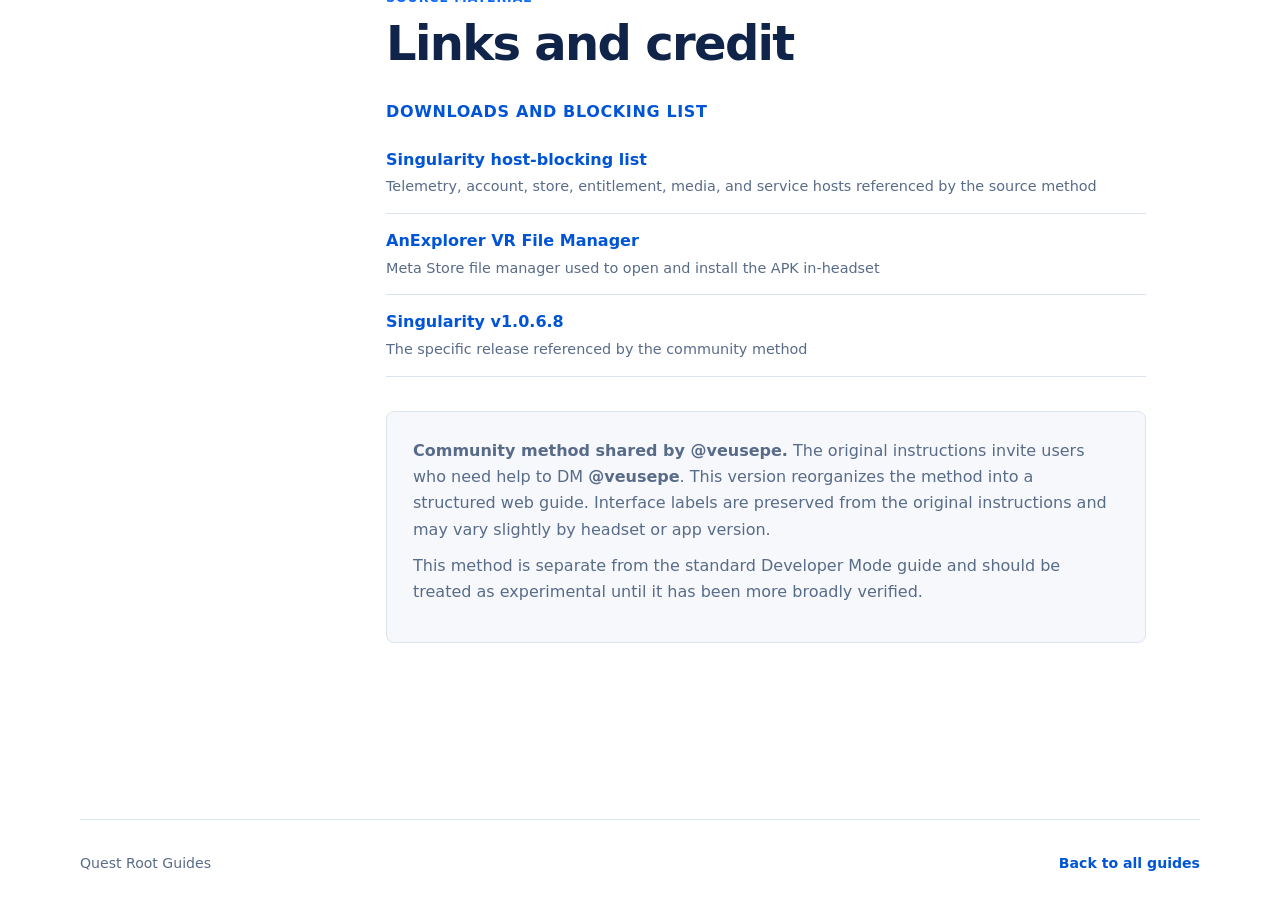
==== commit 561b2489: "fix: space guide cards and remove screenshot references" ====
--- a/how-to-root-without-dev-mode/index.html
+++ b/how-to-root-without-dev-mode/index.html
@@ -146,9 +146,9 @@
             <h3>Downloads and blocking list</h3>
             <a href="https://github.com/Lumince/singularity/blob/main/hosts"><strong>Singularity host-blocking list</strong><span>Telemetry, account, store, entitlement, media, and service hosts referenced by the source method</span></a>
             <a href="https://www.meta.com/experiences/anexplorer-vr-file-manager/6091443354290737/"><strong>AnExplorer VR File Manager</strong><span>Meta Store file manager used to open and install the APK in-headset</span></a>
-            <a href="https://github.com/Lumince/singularity/releases/tag/v1.0.6.8"><strong>Singularity v1.0.6.8</strong><span>The specific release linked in the supplied community instructions</span></a>
+            <a href="https://github.com/Lumince/singularity/releases/tag/v1.0.6.8"><strong>Singularity v1.0.6.8</strong><span>The specific release referenced by the community method</span></a>
           </div>
-          <div class="credits"><p><strong>Community method shared by @veusepe.</strong> The original instructions invite users who need help to DM <strong>@veusepe</strong>. This version was rewritten and structured for the repository from the supplied screenshot. Interface labels are preserved from the source and may vary slightly by headset or app version.</p><p>This method is separate from the standard Developer Mode guide and should be treated as experimental until it has been more broadly verified.</p></div>
+          <div class="credits"><p><strong>Community method shared by @veusepe.</strong> The original instructions invite users who need help to DM <strong>@veusepe</strong>. This version reorganizes the method into a structured web guide. Interface labels are preserved from the original instructions and may vary slightly by headset or app version.</p><p>This method is separate from the standard Developer Mode guide and should be treated as experimental until it has been more broadly verified.</p></div>
         </section>
       </article>
     </div>
--- a/assets/styles.css
+++ b/assets/styles.css
@@ -133,8 +133,8 @@
 .section-heading h2 { margin: 0; font-size: clamp(2rem, 4vw, 3rem); }
 .guide-count { padding: 8px 13px; border: 1px solid var(--line); border-radius: 6px; color: var(--muted); background: var(--paper); font-size: .84rem; font-weight: 750; }
 
+.guide-list { display: grid; gap: 24px; }
 .guide-card { padding: clamp(28px, 5vw, 48px); border: 1px solid var(--line); border-radius: var(--radius-lg); background: var(--paper); box-shadow: 0 16px 45px rgba(17,37,64,.07); }
-.guide-card + .guide-card { margin-top: 22px; }
 .guide-card-topline, .card-footer { display: flex; align-items: center; justify-content: space-between; gap: 20px; }
 .tag { display: inline-flex; padding: 7px 12px; border-radius: 5px; color: white; background: linear-gradient(110deg, var(--blue-dark), var(--blue), var(--violet)); font-size: .74rem; font-weight: 850; letter-spacing: .055em; text-transform: uppercase; }
 .reading-time { color: var(--muted); font-size: .86rem; font-weight: 700; }
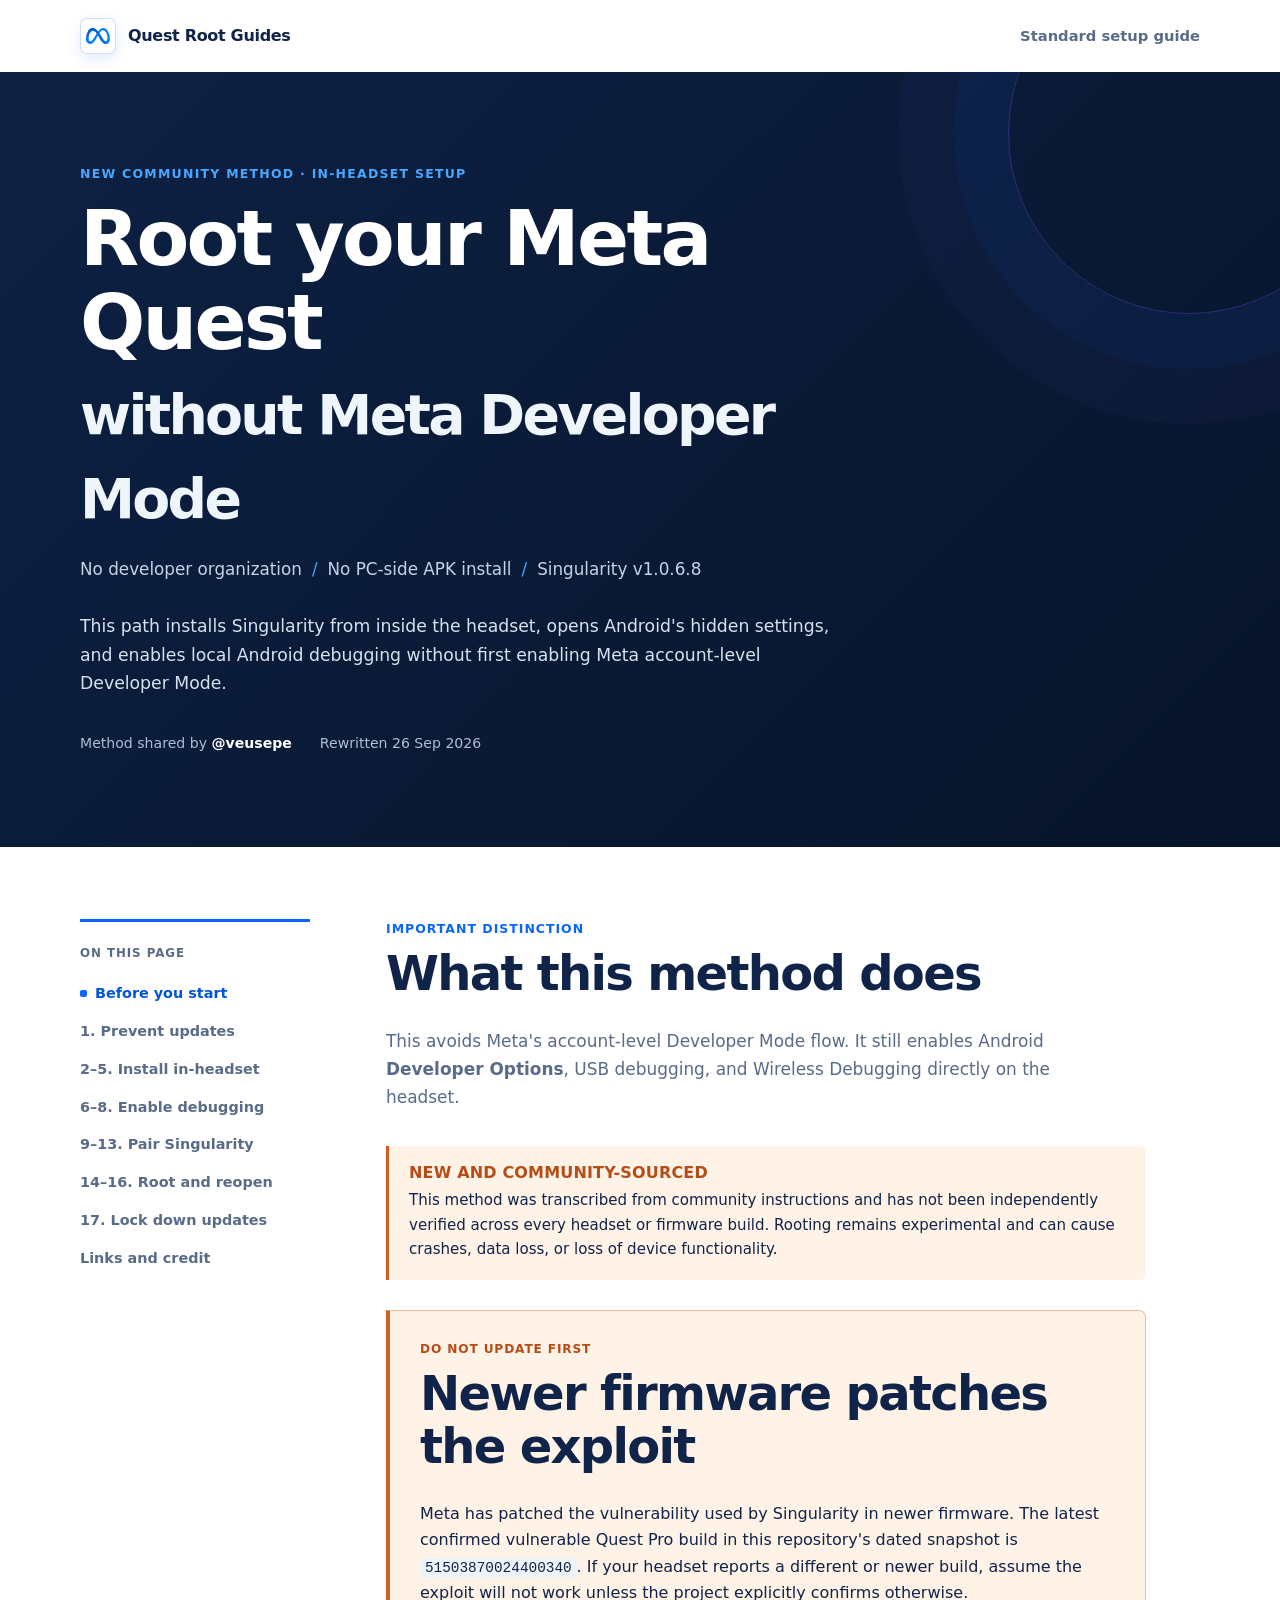
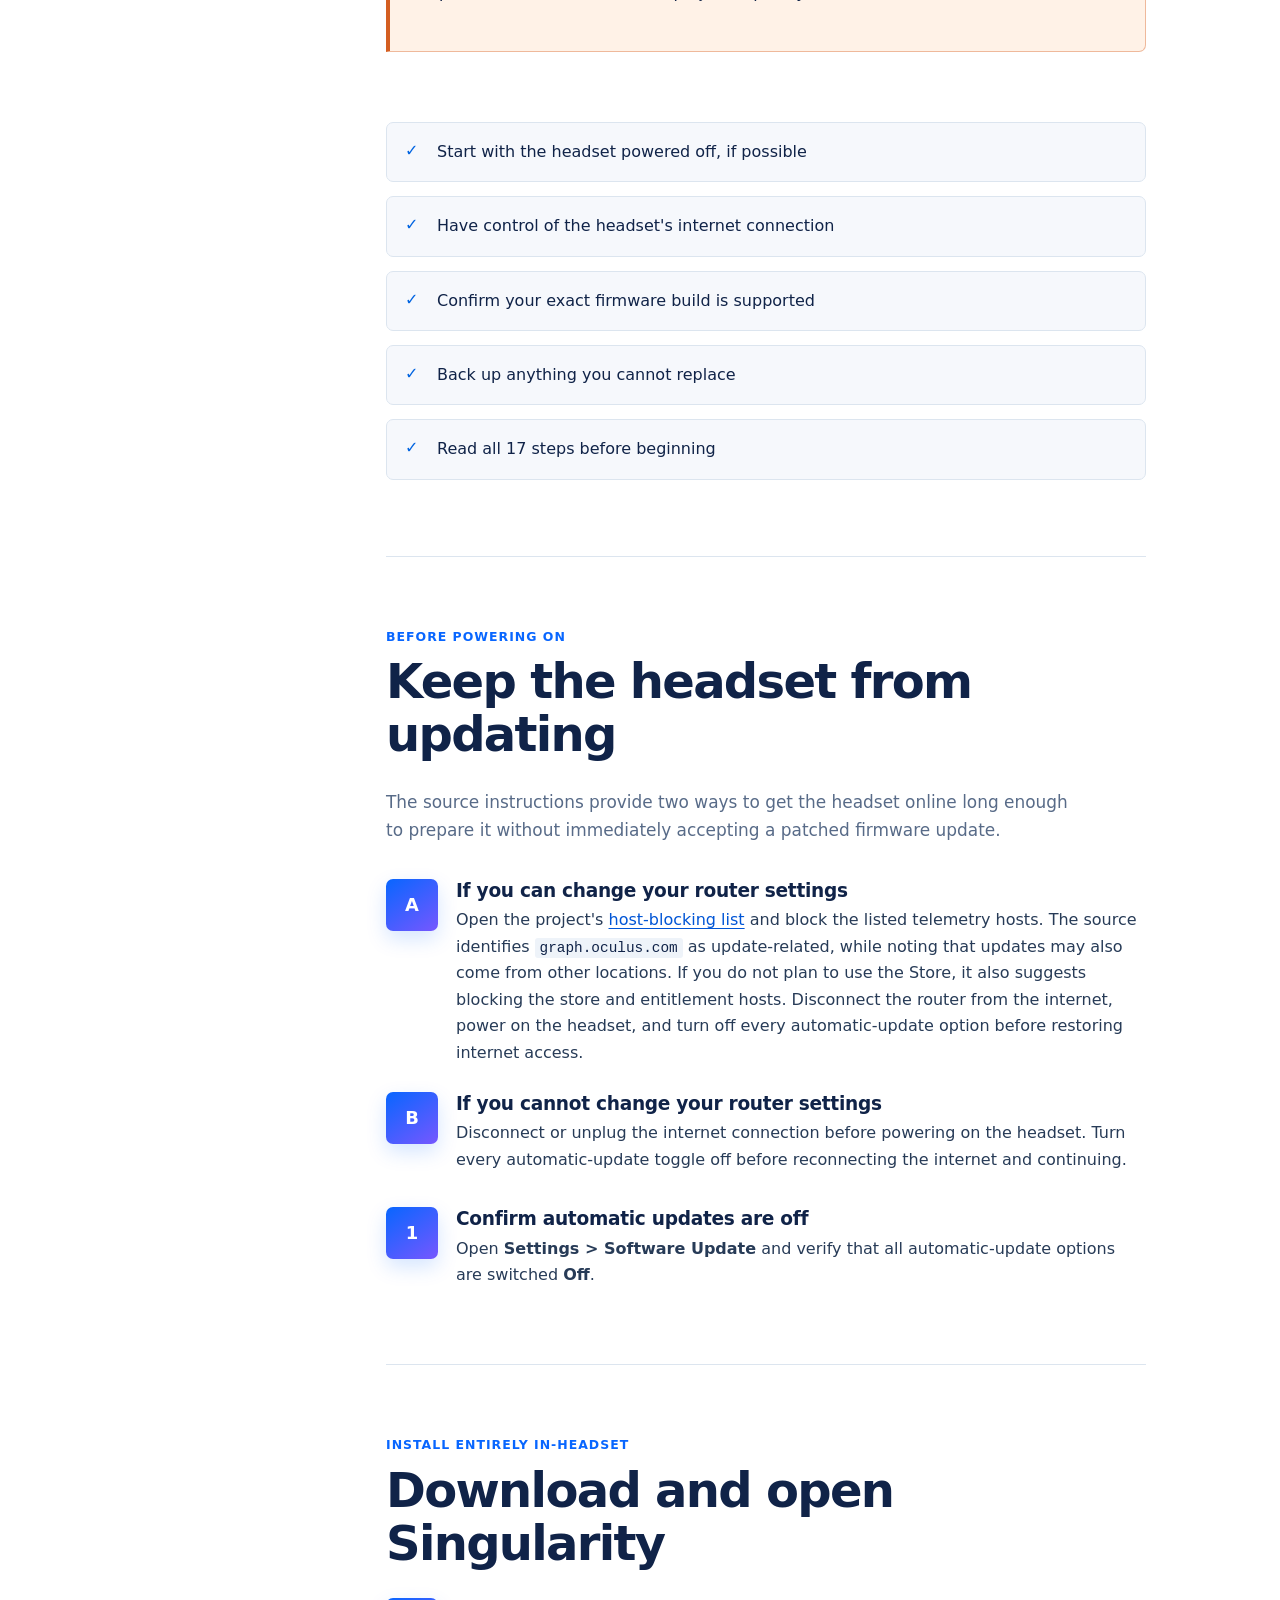
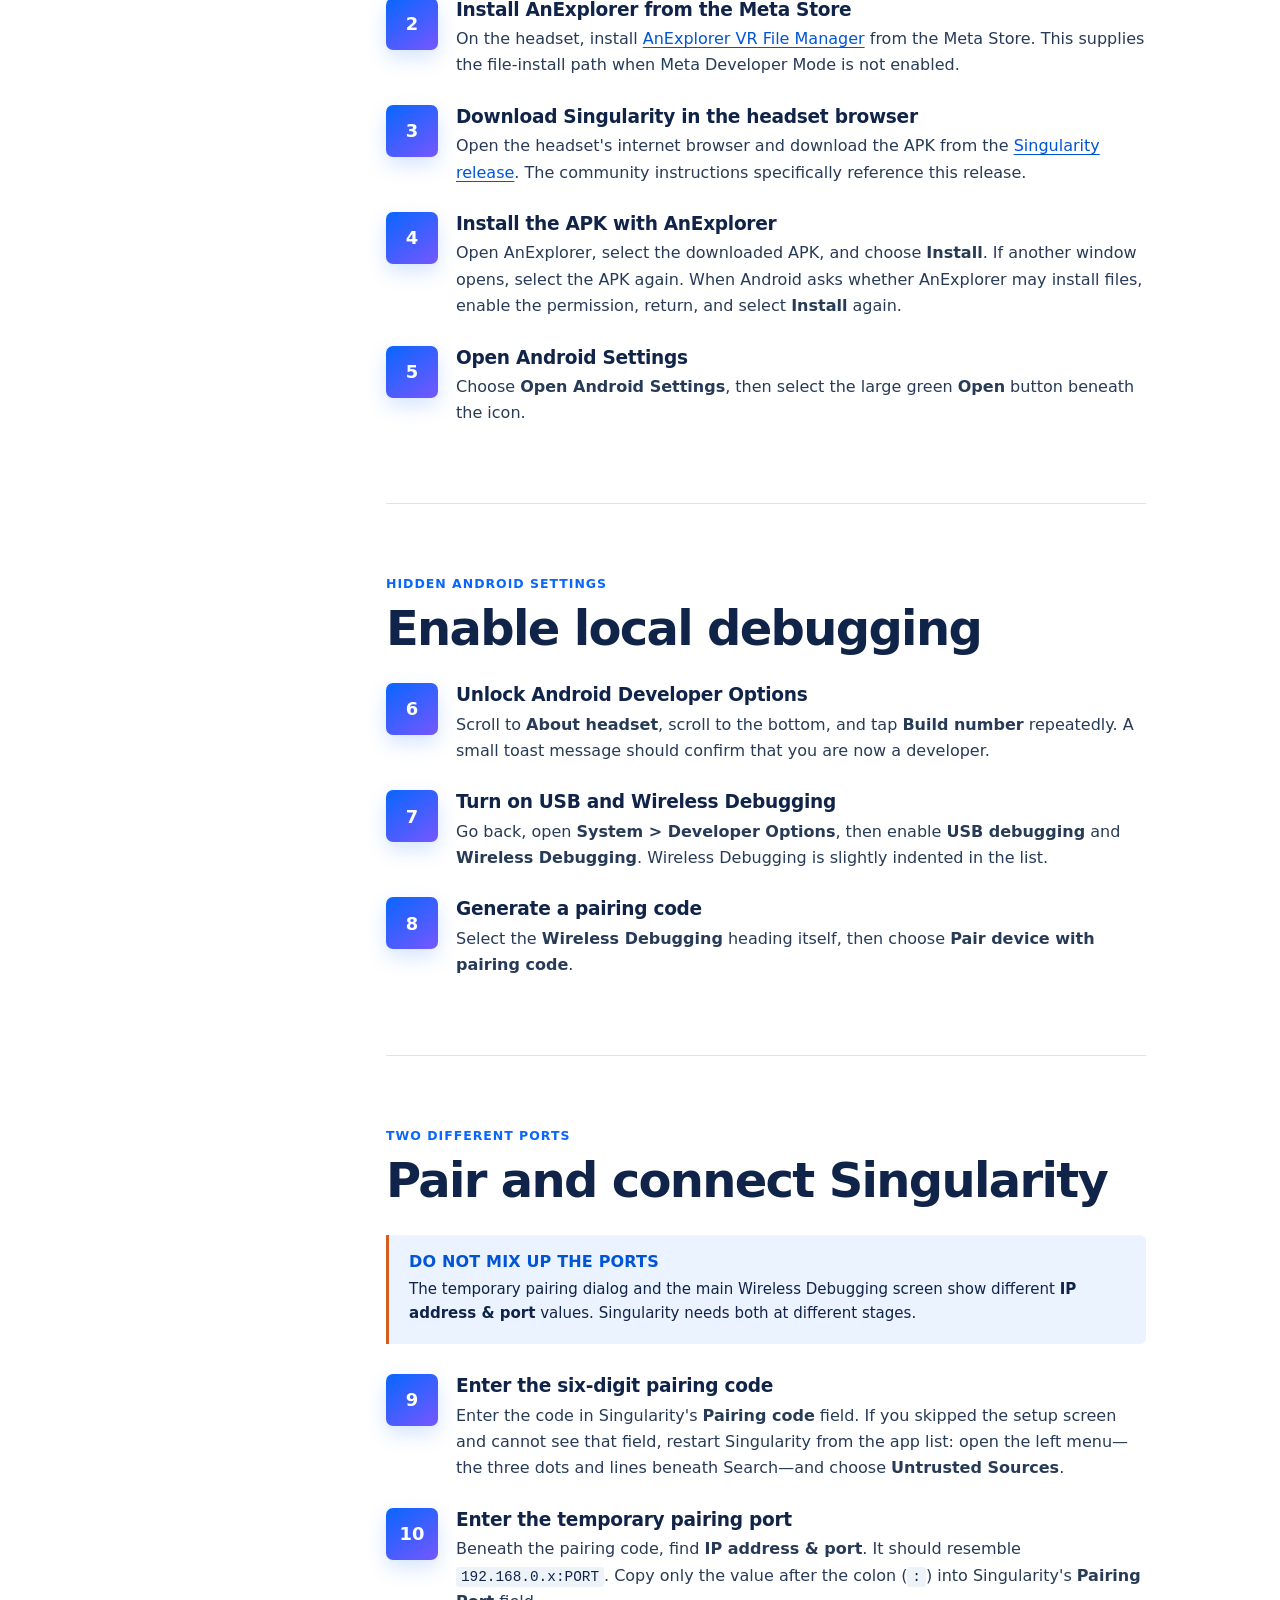
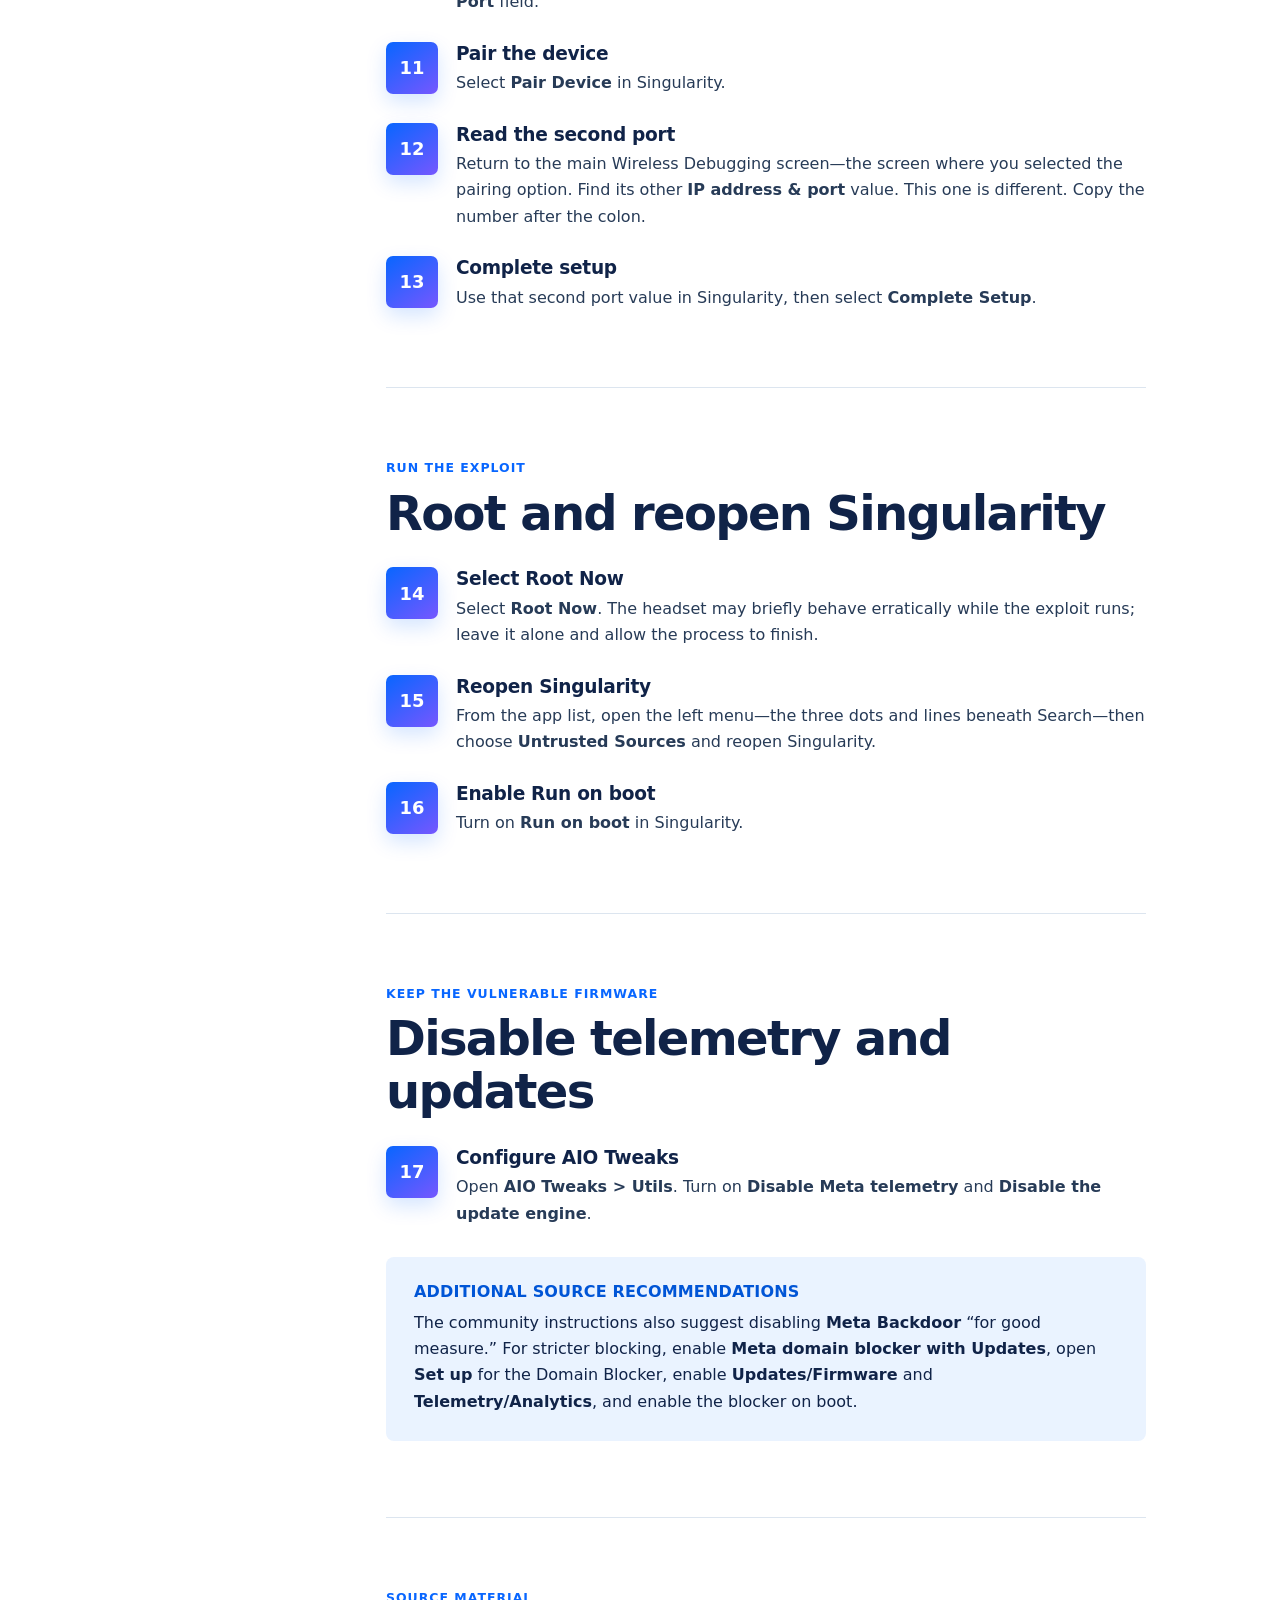
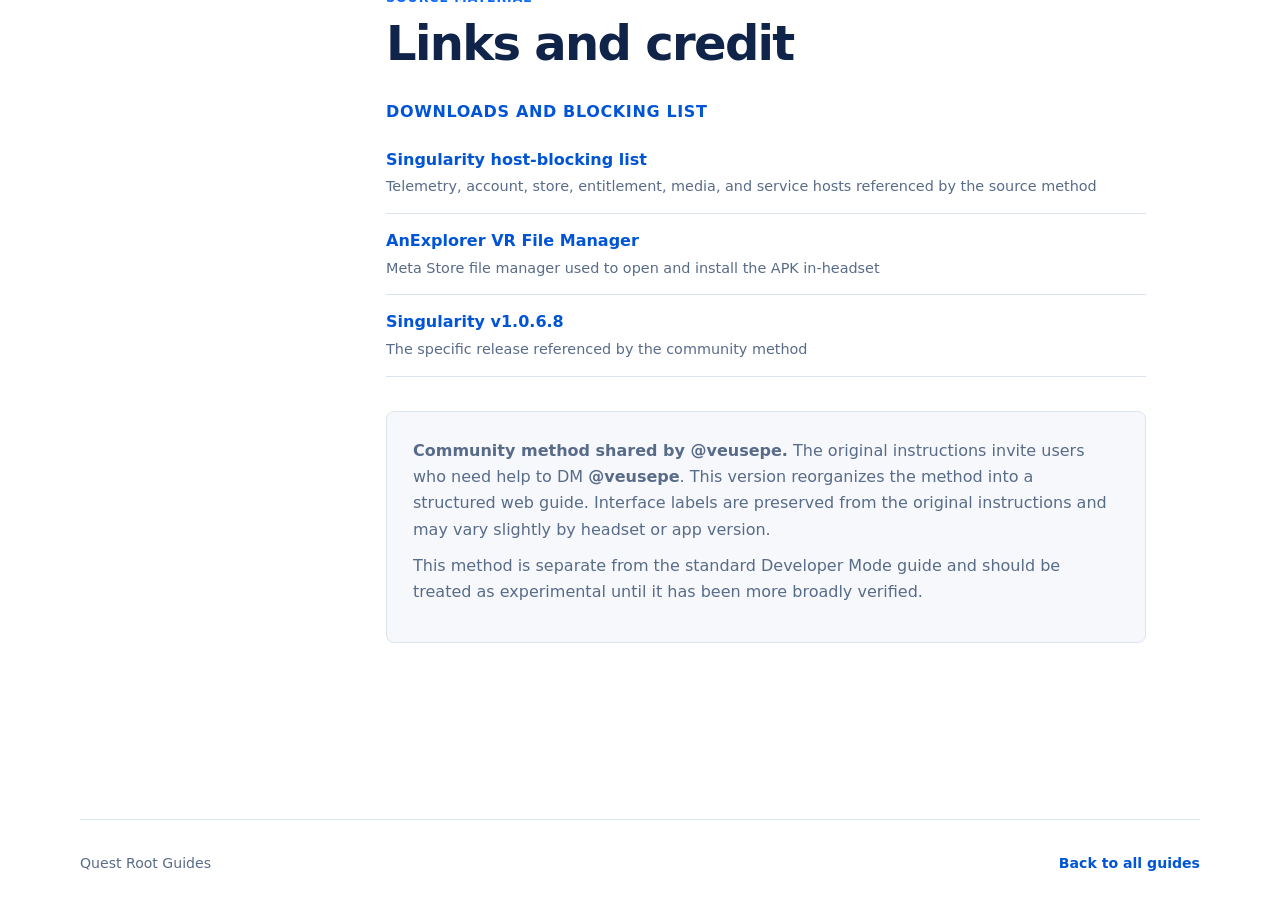
==== commit 14746b06: "Fixed broken Singularity link Current link leads to a release with apk removed, just source code. N" ====
--- a/how-to-root-without-dev-mode/index.html
+++ b/how-to-root-without-dev-mode/index.html
@@ -86,7 +86,7 @@
 
           <div class="steps">
             <div class="step"><span class="step-number">2</span><div><h3>Install AnExplorer from the Meta Store</h3><p>On the headset, install <a href="https://www.meta.com/experiences/anexplorer-vr-file-manager/6091443354290737/">AnExplorer VR File Manager</a> from the Meta Store. This supplies the file-install path when Meta Developer Mode is not enabled.</p></div></div>
-            <div class="step"><span class="step-number">3</span><div><h3>Download Singularity in the headset browser</h3><p>Open the headset's internet browser and download the APK from the <a href="https://github.com/Lumince/singularity/releases/tag/v1.0.6.8">Singularity v1.0.6.8 release</a>. The community instructions specifically reference this release.</p></div></div>
+            <div class="step"><span class="step-number">3</span><div><h3>Download Singularity in the headset browser</h3><p>Open the headset's internet browser and download the APK from the <a href="https://github.com/Lumince/singularity/releases">Singularity release</a>. The community instructions specifically reference this release.</p></div></div>
             <div class="step"><span class="step-number">4</span><div><h3>Install the APK with AnExplorer</h3><p>Open AnExplorer, select the downloaded APK, and choose <strong>Install</strong>. If another window opens, select the APK again. When Android asks whether AnExplorer may install files, enable the permission, return, and select <strong>Install</strong> again.</p></div></div>
             <div class="step"><span class="step-number">5</span><div><h3>Open Android Settings</h3><p>Choose <strong>Open Android Settings</strong>, then select the large green <strong>Open</strong> button beneath the icon.</p></div></div>
           </div>
--- a/assets/styles.css
+++ b/assets/styles.css
@@ -179,6 +179,17 @@
 .guide-nav a:hover { color: var(--blue); }
 .guide-article { min-width: 0; }
 .guide-article p, .guide-article dd, .guide-article li { overflow-wrap: anywhere; }
+.source-guide ol { display: grid; gap: 12px; margin: 0 0 24px; padding-left: 1.45rem; }
+.source-guide ol li { padding-left: .2rem; }
+.source-guide ol li::marker { color: var(--blue-dark); font-weight: 850; }
+.source-guide h3 { margin: 34px 0 16px; font-size: 1.2rem; }
+.source-quote { margin: 0 0 34px; border-left: 4px solid #d45e21; border-radius: 0 var(--radius-md) var(--radius-md) 0; }
+.source-quote p + p { margin-top: 18px; padding-top: 18px; border-top: 1px solid rgba(212,94,33,.25); }
+.guide-meta a { color: white; font-weight: 800; }
+.project-credit { margin-top: 0; }
+.license-notice { margin-top: 24px; padding: 18px 20px; border: 1px solid var(--line); border-radius: 7px; background: var(--surface-soft); }
+.license-notice summary { color: var(--blue-dark); font-weight: 850; cursor: pointer; }
+.license-notice p { margin: 16px 0 0; color: var(--muted); font-size: .86rem; }
 .firmware-notice { scroll-margin-top: 24px; margin: 0 0 70px; padding: 28px 30px; border: 1px solid rgba(212,94,33,.38); border-left: 4px solid #d45e21; border-radius: 0 7px 7px 0; background: var(--warm); }
 .firmware-notice-label { margin: 0 0 8px !important; color: var(--warm-ink); font-size: .76rem; font-weight: 850; letter-spacing: .07em; text-transform: uppercase; }
 .firmware-notice h2 { margin: 0 0 14px; color: var(--ink); font-size: clamp(1.45rem, 3vw, 2rem); }
